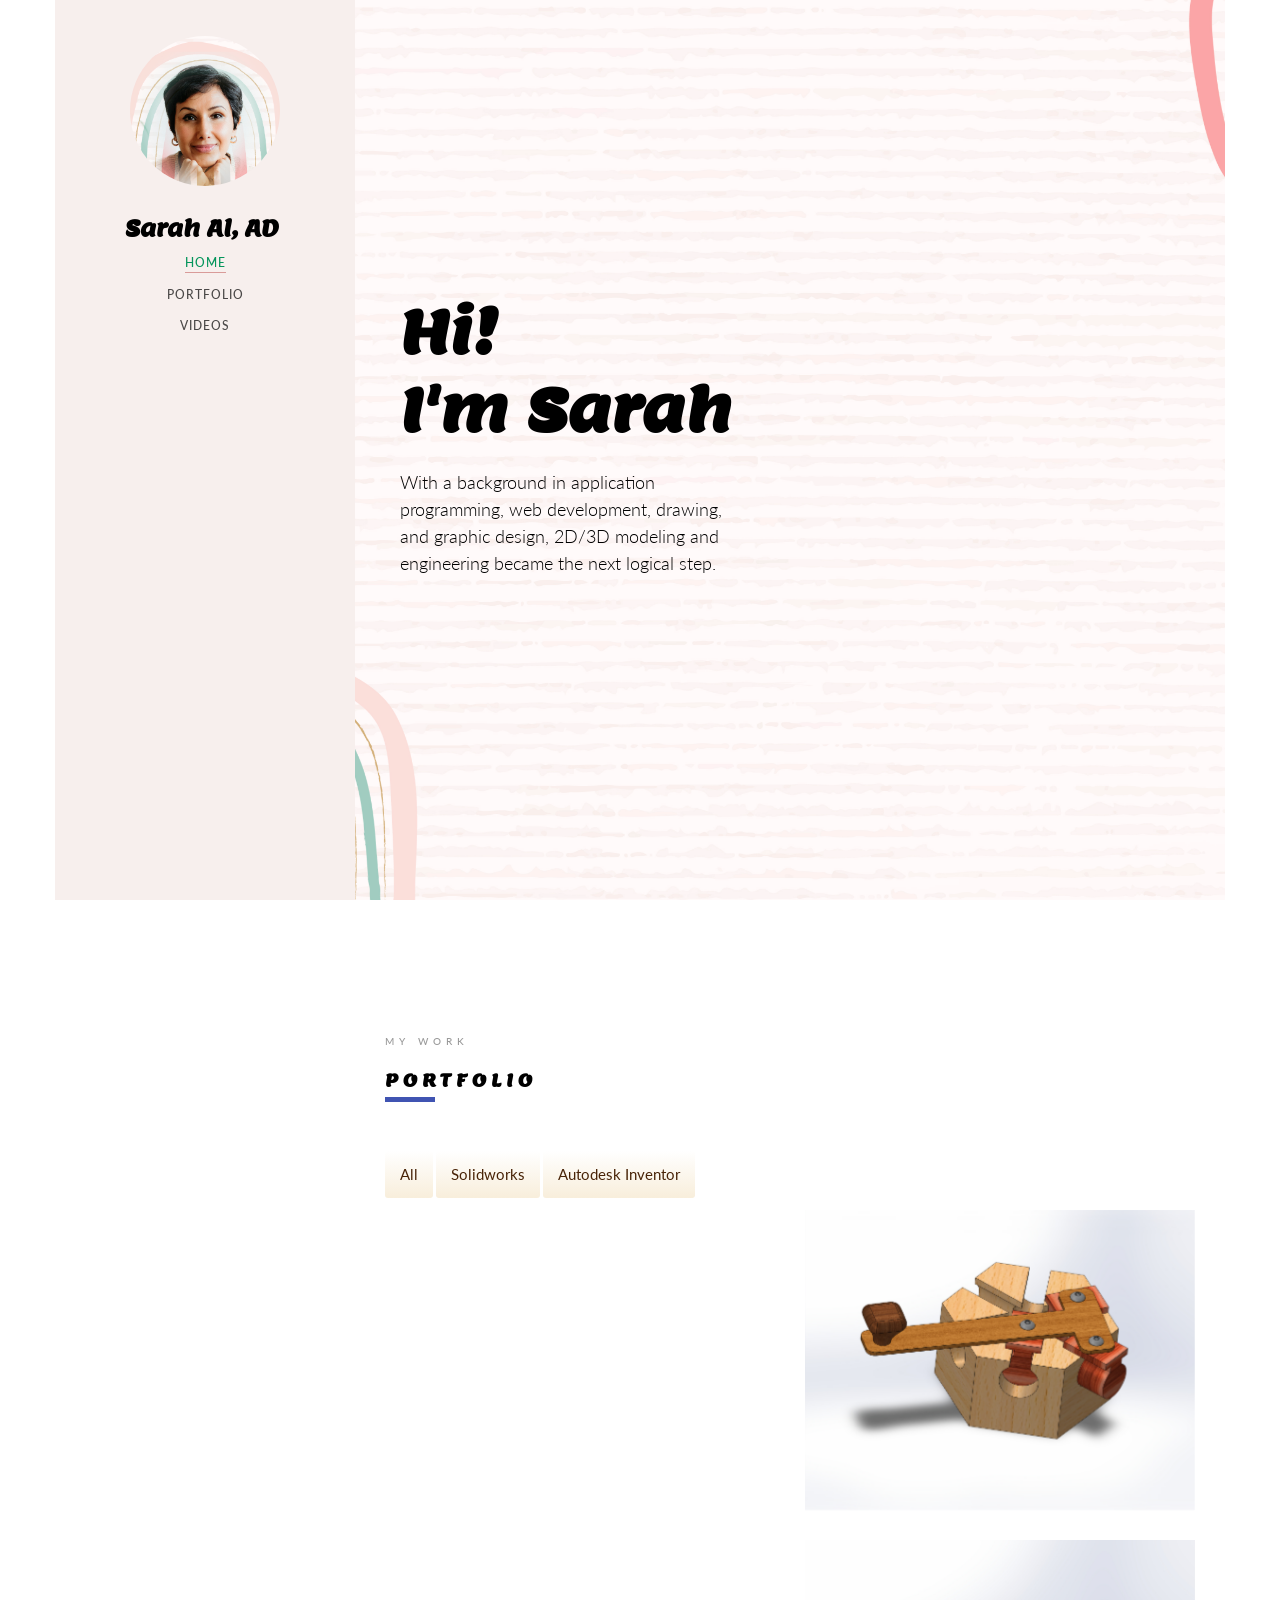
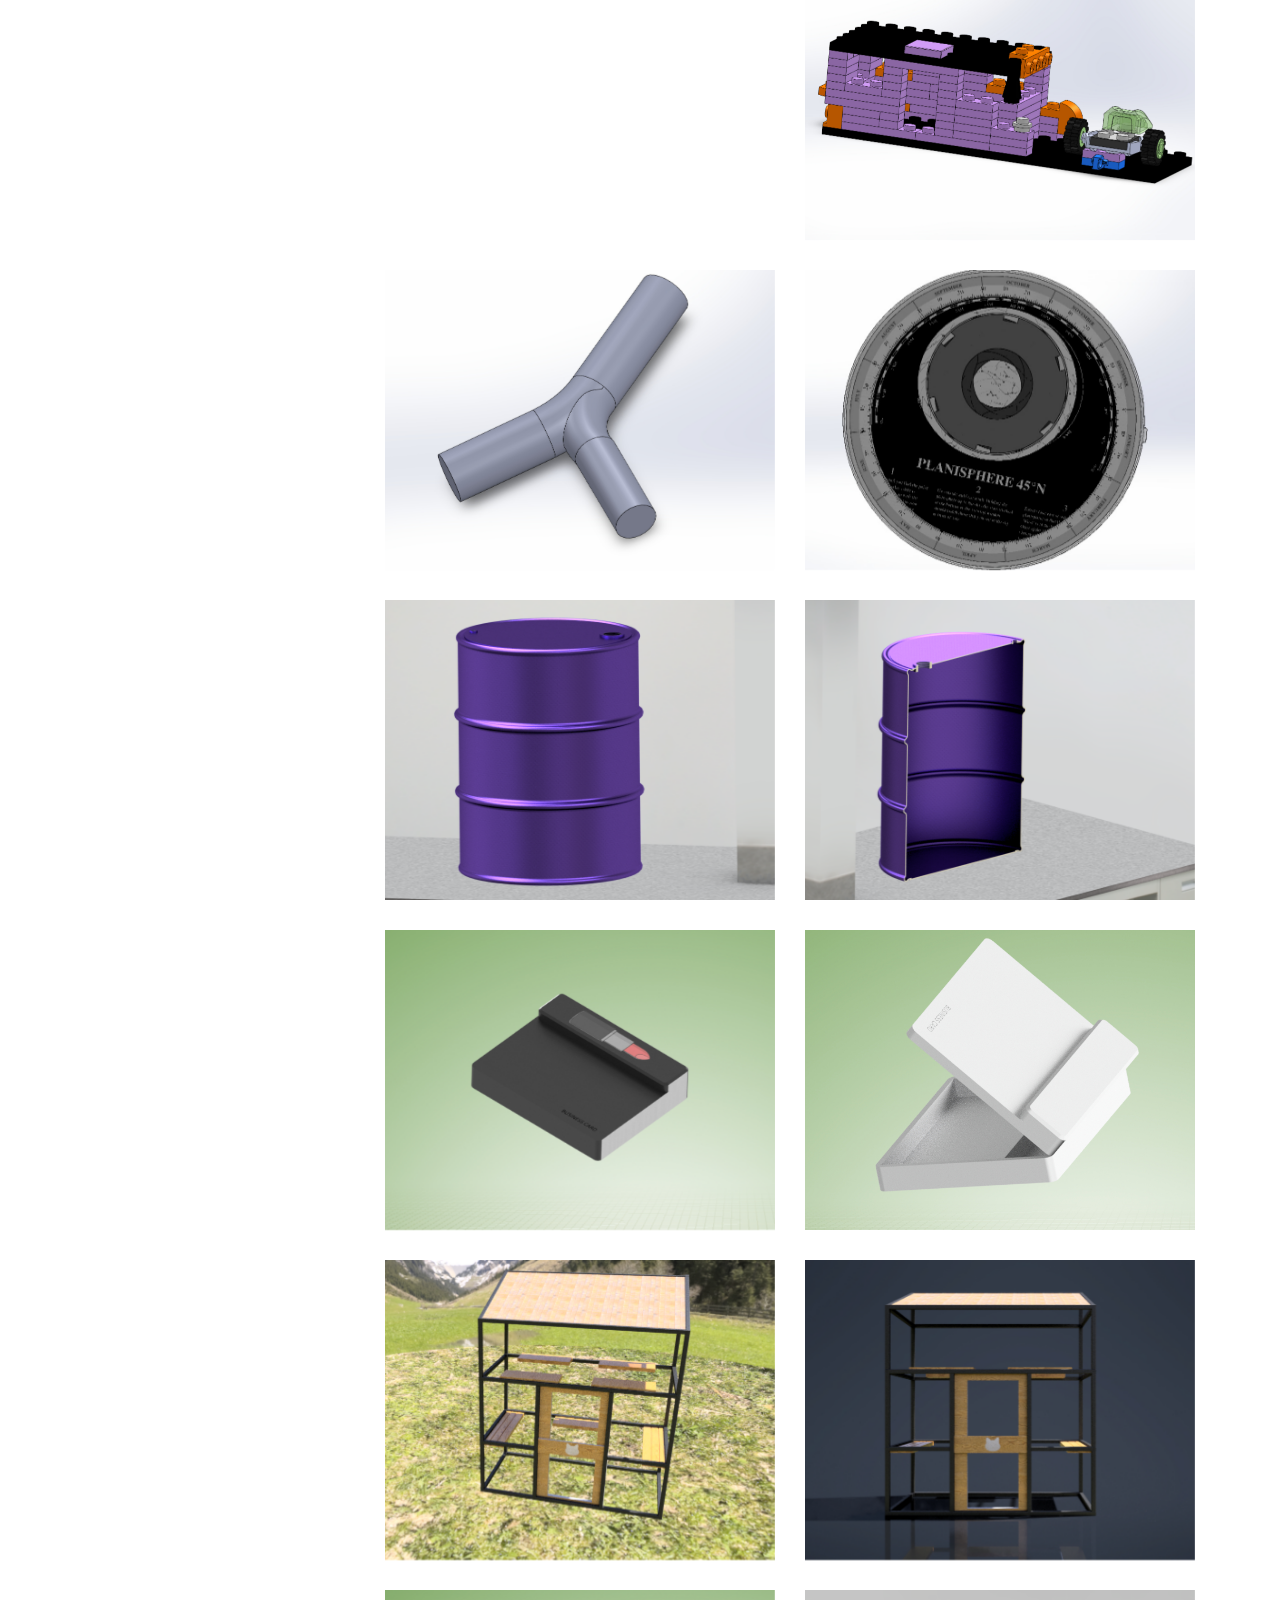
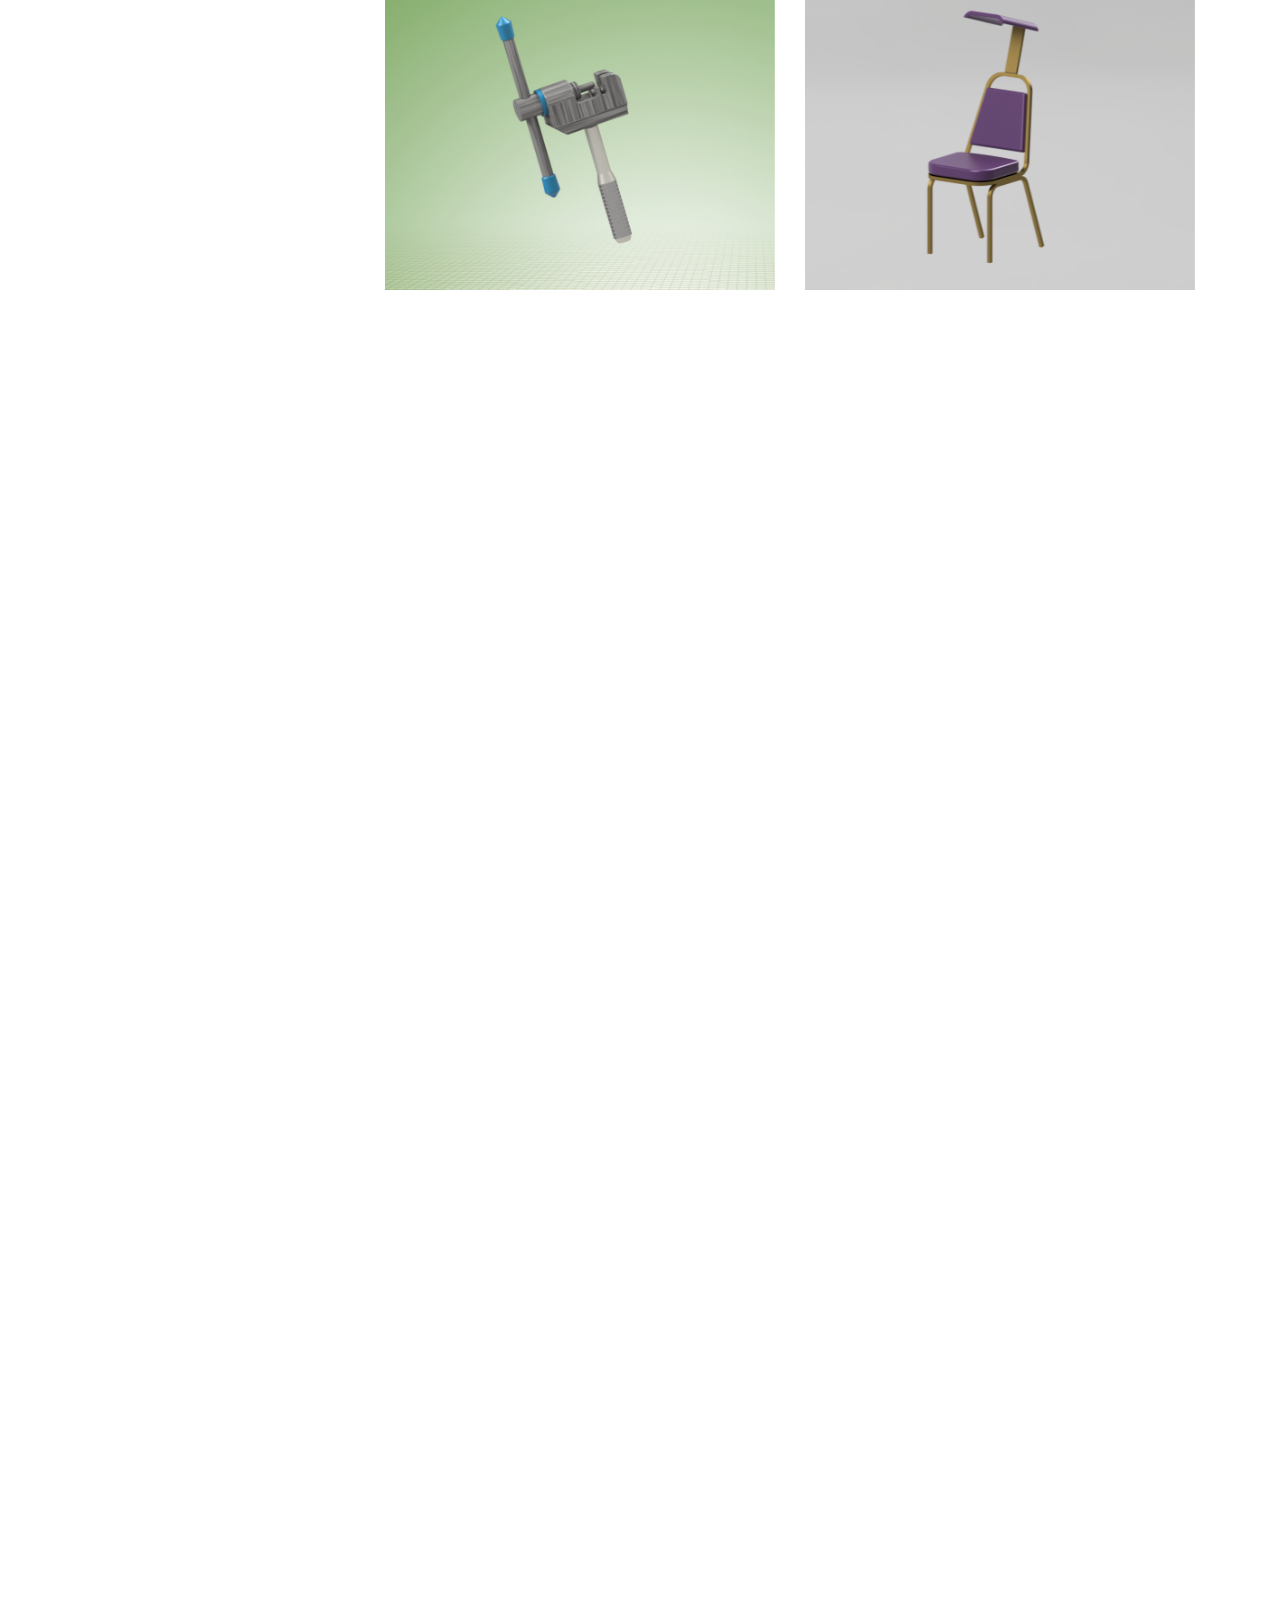
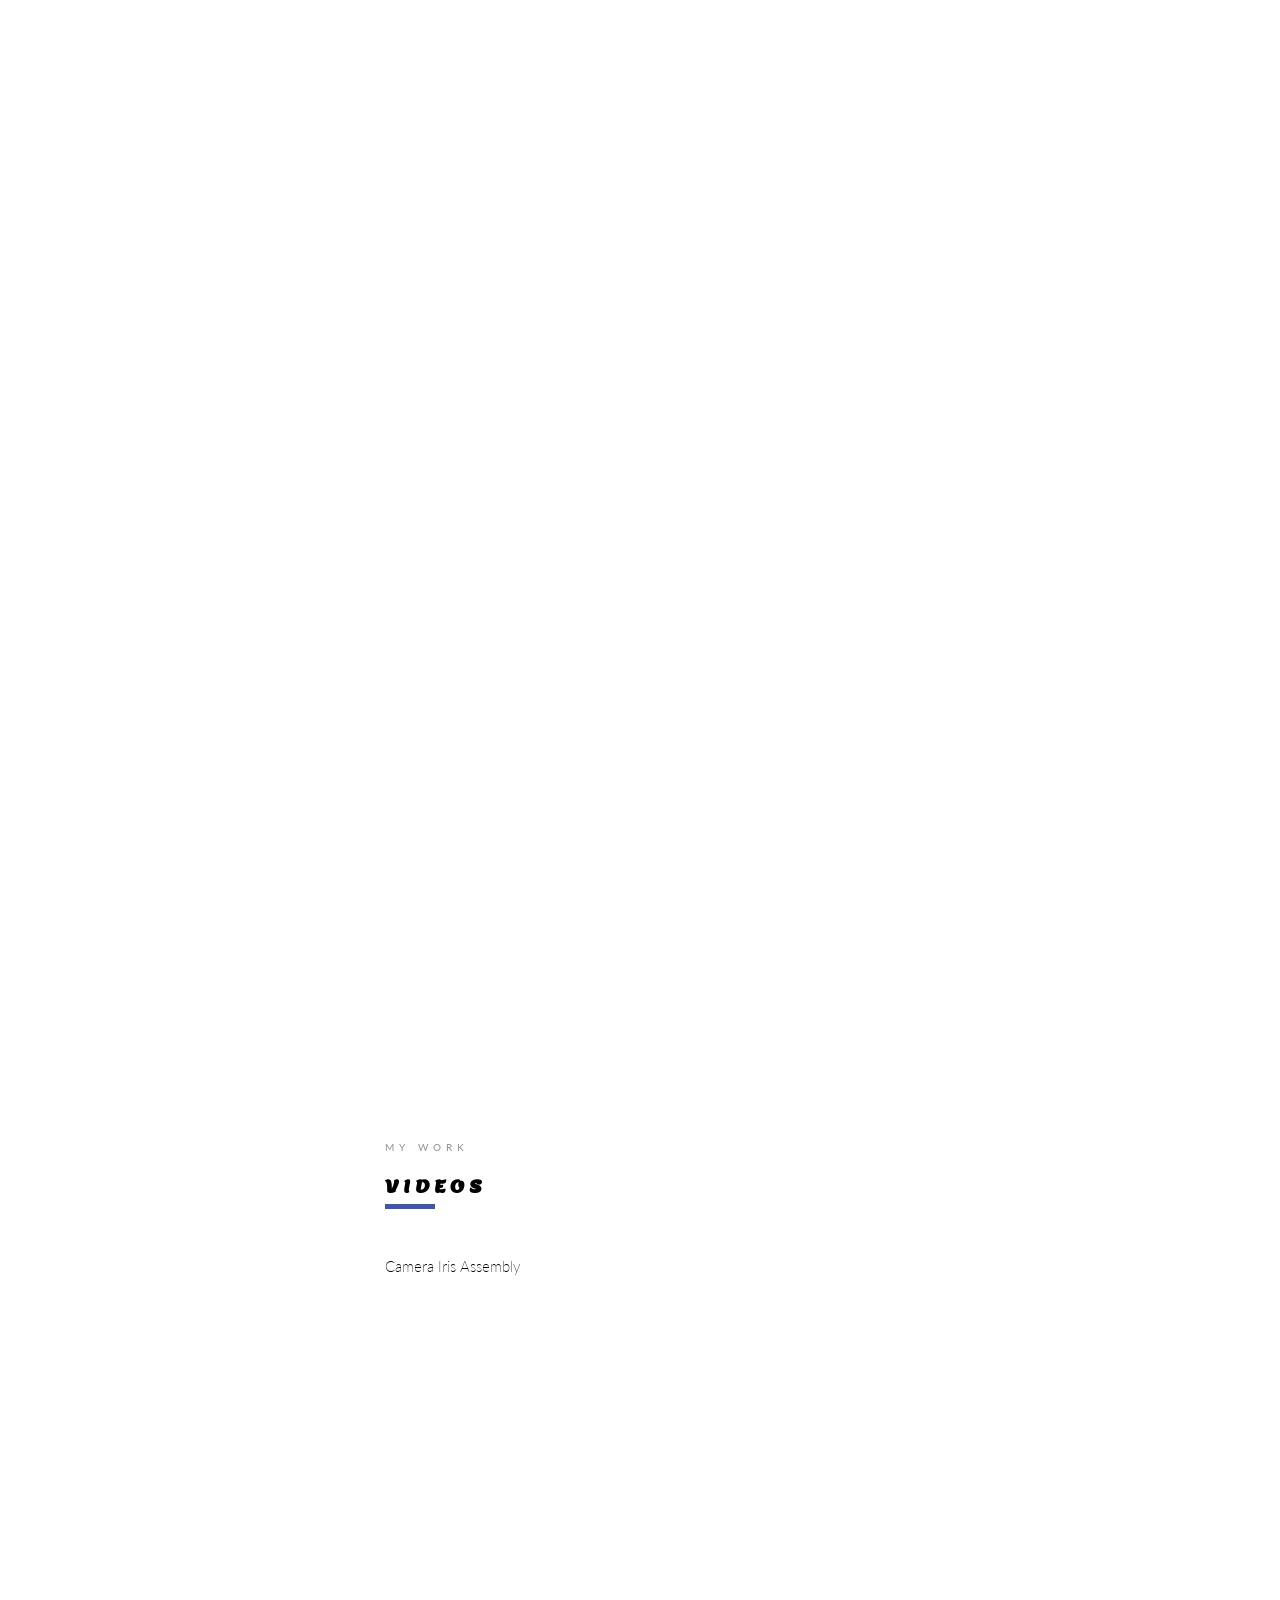
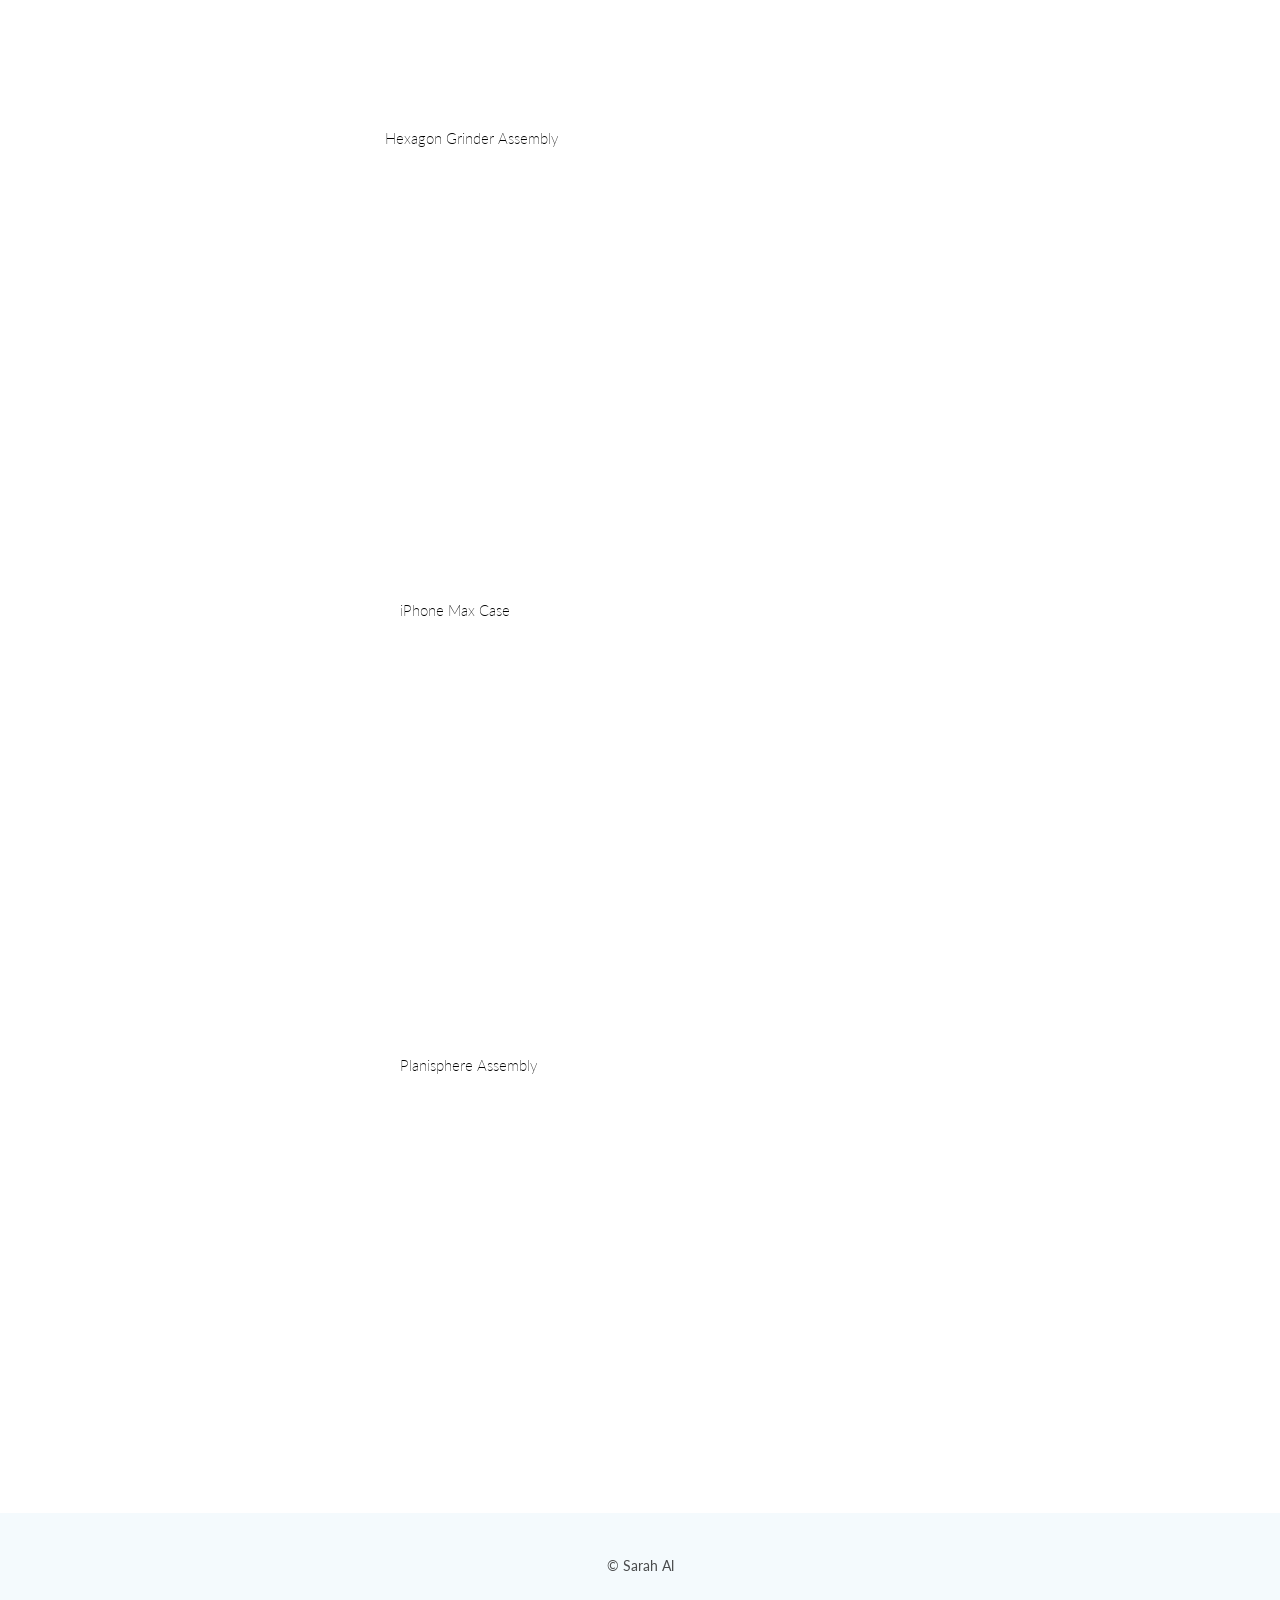
==== index.html @ 884d715f "first commit" ====
<!DOCTYPE HTML>
<html>
	<head>
	<meta charset="utf-8">
	<meta http-equiv="X-UA-Compatible" content="IE=edge">
	<title>Sarah Al</title>
	<meta name="viewport" content="width=device-width, initial-scale=1">
	<meta name="description" content="Sarah Al" />
	<meta name="keywords" content="" />
	<meta name="author" content="Sarah Al" />

  <!-- Facebook graph and Twitter cards tags -->
	<meta property="og:title" content=""/>
	<meta property="og:image" content=""/>
	<meta property="og:url" content=""/>
	<meta property="og:site_name" content=""/>
	<meta property="og:description" content=""/>
	<meta name="twitter:title" content="" />
	<meta name="twitter:image" content="" />
	<meta name="twitter:url" content="" />
	<meta name="twitter:card" content="" />

	<!-- favicon -->
	<link rel="shortcut icon" href="favicon.ico">

	<link href="https://fonts.googleapis.com/css?family=Lato:300,400,500,700" rel="stylesheet">
	<link href="https://fonts.googleapis.com/css?family=Lemon:400,400i,700" rel="stylesheet">
	
	<!-- Animate.css -->
	<link rel="stylesheet" href="css/animate.css">
	<!-- Bootstrap  -->
	<link rel="stylesheet" href="css/bootstrap.css">
	<!-- Flexslider  -->
	 <link rel="stylesheet" href="css/flexslider.css">
	<!-- Theme style  -->
	<link rel="stylesheet" href="css/style.css">

	<!-- Modernizr JS -->
	<script src="js/modernizr-2.6.2.min.js"></script>
	<!-- FOR IE9 below -->
	<!--[if lt IE 9]>
	<script src="js/respond.min.js"></script>
	<![endif]-->

	</head>
	<body>
	<div id="portfolio-page">
		<div class="container-wrap">
			<a href="#" class="js-portfolio-nav-toggle portfolio-nav-toggle" data-toggle="collapse" data-target="#navbar" aria-expanded="false" aria-controls="navbar"><i></i></a>
			<aside id="portfolio-aside" role="complementary" class="border js-fullheight">
				<div class="text-center">
					<div class="author-img" style="background-image: url(images/me_pic_bg.jpg);"></div>
					<h1 id="portfolio-logo"><a href="index.html">Sarah Al, AD</a></h1>
				</div>
				<nav id="portfolio-main-menu" role="navigation" class="navbar">
					<div id="navbar" class="collapse">
						<ul>
							<li class="active"><a href="#" data-nav-section="home">Home</a></li>
							<li><a href="#" data-nav-section="work">Portfolio</a></li>
							<li><a href="#" data-nav-section="videos">Videos</a></li>
						</ul>
					</div>
				</nav>

				<div class="portfolio-footer">
					<ul>
						<li><a href="#"><i class="icon-facebook2"></i></a></li>
						<li><a href="#"><i class="icon-twitter2"></i></a></li>
						<li><a href="#"><i class="icon-instagram"></i></a></li>
						<li><a href="#"><i class="icon-linkedin2"></i></a></li>
					</ul>
				</div>
			</aside>

			<div id="portfolio-main">
				<section id="portfolio-hero" class="js-fullheight" data-section="home">
					<div class="flexslider js-fullheight">
						<ul class="slides">
						<li style="background-image: url(images/Background_Image.jpg);">
							<div class="overlay"></div>
							<div class="container-fluid">
								<div class="row">
									<div class="col-md-6 col-md-offset-3 col-md-pull-3 col-sm-12 col-xs-12 js-fullheight slider-text">
										<div class="slider-text-inner js-fullheight">
											<div class="desc">
												<h1>Hi! <br>I'm Sarah</h1>
												<h2>With a background in application programming, web development, drawing, and graphic design, 2D/3D modeling and engineering became the next logical step.</h2>
												</div>
										</div>
									</div>
								</div>
							</div>
						</li>
						</ul>
					</div>
				</section>

				<section class="portfolio-work" data-section="work">
					<div class="portfolio-narrow-content">
						<div class="row">
							<div class="work-text col-md-6 col-md-offset-3 col-md-pull-3 animate-box" data-animate-effect="fadeInLeft">
								<span class="heading-meta">My Work</span>
								<h2 class="portfolio-heading animate-box">Portfolio</h2>
							</div>
						</div>
						<!-- filter menue -->
						<div class="row row-bottom-padded-sm">
							<div class="col-md-12 isotope-filter-buttons button-group">
								<button class="button is-checked" data-filter="*">All</button>
								<button class="button" data-filter=".solidworks">Solidworks</button>
								<button class="button" data-filter=".inventor">Autodesk Inventor</button>
							</div>
						</div>
						<!-- Portfolio Collection -->
						<div class="row isotope-container">
							<div class="col-md-6 isotope-item solidworks">
								<div class="animate-box" data-animate-effect="fadeInLeft">
									<div class="project" style="background-image: url(images/solidworks/Grinder.jpg);">
										<div class="desc">
											<div class="con">
												<h3 class="img-heading">Solidworks</h3>
												<span>Grinder</span>
											</div>
										</div>
									</div>
								</div>
							</div>
							<div class="col-md-6 isotope-item solidworks">
								<div class="animate-box" data-animate-effect="fadeInRight">
									<div class="project" style="background-image: url(images/solidworks/Hex_grinder_assembly.JPG);">
										<div class="desc">
											<div class="con">
												<h3 class="img-heading">Solidworks</h3>
												<span>Hexagon Grinder</span>
											</div>
										</div>
									</div>
								</div>
							</div>
							<div class="col-md-6 isotope-item solidworks">
								<div class="animate-box" data-animate-effect="fadeInTop">
									<div class="project" style="background-image: url(images/solidworks/iPhoneMaxCase.JPG);">
										<div class="desc">
											<div class="con">
												<h3 class="img-heading">Solidworks</h3>
												<span>iPhone Max Case</span>
											</div>
										</div>
									</div>
								</div>
							</div>
							<div class="col-md-6 isotope-item solidworks">
								<div class="animate-box" data-animate-effect="fadeInBottom">
									<div class="project" style="background-image: url(images/solidworks/LegoHouse.JPG);">
										<div class="desc">
											<div class="con">
												<h3 class="img-heading">Solidworks</h3>
												<span>Lego House</span>
											</div>
										</div>
									</div>
								</div>
							</div>
							<div class="col-md-6 isotope-item solidworks">
								<div class="animate-box" data-animate-effect="fadeInLeft">
									<div class="project" style="background-image: url(images/solidworks/Loft_Ysplitter.JPG);">
										<div class="desc">
											<div class="con">
												<h3 class="img-heading">Solidworks</h3>
												<span>Ysplitter - Loft</span>
											</div>
										</div>
									</div>
								</div>
							</div>
							<div class="col-md-6 isotope-item solidworks">
								<div class="animate-box" data-animate-effect="fadeInRight">
									<div class="project" style="background-image: url(images/solidworks/PlanisphereAssem.JPG);">
										<div class="desc">
											<div class="con">
												<h3 class="img-heading">Soliworks</h3>
												<span>Planisphere</span>
											</div>
										</div>
									</div>
								</div>
							</div>
							<div class="col-md-6 isotope-item inventor">
								<div class="animate-box" data-animate-effect="fadeInTop">
									<div class="project" style="background-image: url(images/ad_inventor/Barrel_HolesSketch.png);">
										<div class="desc">
											<div class="con">
												<h3 class="img-heading">Autodesk Inventor</h3>
												<span>Barrel</span>
											</div>
										</div>
									</div>
								</div>
							</div>
							<div class="col-md-6 isotope-item inventor">
								<div class="animate-box" data-animate-effect="fadeInBottom">
									<div class="project" style="background-image: url(images/ad_inventor/Barrel_SectionView.png);">
										<div class="desc">
											<div class="con">
												<h3 class="img-heading">Autodesk Inventor</h3>
												<span>Barrel Section View</span>
											</div>
										</div>
									</div>
								</div>
							</div>
							<div class="col-md-6 isotope-item inventor">
								<div class="animate-box" ata-animate-effect="fadeInLeft">
									<div class="project" style="background-image: url(images/ad_inventor/BusinessCardHolder.jpg);">
										<div class="desc">
											<div class="con">
												<h3 class="img-heading">Autodesk Inventor</h3>
												<span>Business Card Holder</span>
											</div>
										</div>
									</div>
								</div>
							</div>
							<div class="col-md-6 isotope-item inventor">
								<div class="animate-box" data-animate-effect="fadeInRight">
									<div class="project" style="background-image: url(images/ad_inventor/BusinessCardHolder2.jpg);">
										<div class="desc">
											<div class="con">
												<h3 class="img-heading">Autodesk Inventor</h3>
												<span>Business Card Holder - Open</span>
											</div>
										</div>
									</div>
								</div>
							</div>
							<div class="col-md-6 isotope-item inventor">
								<div class="animate-box" data-animate-effect="fadeInTop">
									<div class="project" style="background-image: url(images/ad_inventor/Catio_Assembly.jpg);">
										<div class="desc">
											<div class="con">
												<h3 class="img-heading">Autodesk Inventor</h3>
												<span>Catio - Frame Generator</span>
											</div>
										</div>
									</div>
								</div>
							</div>
							<div class="col-md-6 isotope-item inventor">
								<div class="animate-box" data-animate-effect="fadeInBottom">
									<div class="project" style="background-image: url(images/ad_inventor/Catio_Assembly1.jpg);">
										<div class="desc">
											<div class="con">
												<h3 class="img-heading">Autodesk Inventor</h3>
												<span>Catio - Frame Generator</span>
											</div>
										</div>
									</div>
								</div>
							</div>
							<div class="col-md-6 isotope-item inventor">
								<div class="animate-box" data-animate-effect="fadeInLeft">
									<div class="project" style="background-image: url(images/ad_inventor/ChainBreakerAssembly.jpg);">
										<div class="desc">
											<div class="con">
												<h3 class="img-heading">Autodesk Inventor</h3>
												<span>Chain Breaker Assembly</span>
											</div>
										</div>
									</div>
								</div>
							</div>
							<div class="col-md-6 isotope-item inventor">
								<div class="animate-box" data-animate-effect="fadeInRight">
									<div class="project" style="background-image: url(images/ad_inventor/ChairAssembly.png);">
										<div class="desc">
											<div class="con">
												<h3 class="img-heading">Autodesk Inventor</h3>
												<span>Chair Assembly</span>
											</div>
										</div>
									</div>
								</div>
							</div>
							<div class="col-md-6 isotope-item inventor">
								<div class="animate-box" data-animate-effect="fadeInTop">
									<div class="project" style="background-image: url(images/ad_inventor/DentalWaterFlossers.png);">
										<div class="desc">
											<div class="con">
												<h3 class="img-heading">Autodesk Inventor</h3>
												<span>Dental Water Flossers - iLogic</span>
											</div>
										</div>
									</div>
								</div>
							</div>
							<div class="col-md-6 isotope-item inventor">
								<div class="animate-box" data-animate-effect="fadeInBottom">
									<div class="project" style="background-image: url(images/ad_inventor/Mini_Shelf.jpg);">
										<div class="desc">
											<div class="con">
												<h3 class="img-heading">Autodesk Inventor</h3>
												<span>Mini Shelf</span>
											</div>
										</div>
									</div>
								</div>
							</div>
							<div class="col-md-6 isotope-item inventor">
								<div class="animate-box" data-animate-effect="fadeInLeft">
									<div class="project" style="background-image: url(images/ad_inventor/GarfieldSpeakerAssembly.jpg);">
										<div class="desc">
											<div class="con">
												<h3 class="img-heading">Autodesk Inventor</h3>
												<span>Garfield Speakers Assembly</span>
											</div>
										</div>
									</div>
								</div>
							</div>
							<div class="col-md-6 isotope-item inventor">
								<div class="animate-box" data-animate-effect="fadeInRight">
									<div class="project" style="background-image: url(images/ad_inventor/Garfield4.jpg);">
										<div class="desc">
											<div class="con">
												<h3 class="img-heading">Autodesk Inventor</h3>
												<span>Garfield Speakers Assembly</span>
											</div>
										</div>
									</div>
								</div>
							</div>
							<div class="col-md-6 isotope-item inventor">
								<div class="animate-box" data-animate-effect="fadeInTop">
									<div class="project" style="background-image: url(images/ad_inventor/HallTree_Assembly1.jpg);">
										<div class="desc">
											<div class="con">
												<h3 class="img-heading">Autodesk Inventor</h3>
												<span>HallTree Assembly</span>
											</div>
										</div>
									</div>
								</div>
							</div>
							<div class="col-md-6 isotope-item inventor">
								<div class="animate-box" data-animate-effect="fadeInBottom">
									<div class="project" style="background-image: url(images/ad_inventor/HallTree_Assembly2.jpg);">
										<div class="desc">
											<div class="con">
												<h3 class="img-heading">Autodesk Inventor</h3>
												<span>HallTree Assembly</span>
											</div>
										</div>
									</div>
								</div>
							</div>
							<div class="col-md-6 isotope-item inventor">
								<div class="animate-box" data-animate-effect="fadeInLeft">
									<div class="project" style="background-image: url(images/ad_inventor/GrinderVise_Assembly.jpg);">
										<div class="desc">
											<div class="con">
												<h3 class="img-heading">Autodesk Inventor</h3>
												<span>Grinder Vise Assembly</span>
											</div>
										</div>
									</div>
								</div>
							</div>
							<div class="col-md-6 isotope-item inventor">
								<div class="animate-box" data-animate-effect="fadeInRight">
									<div class="project" style="background-image: url(images/ad_inventor/LampAssembly.jpg);">
										<div class="desc">
											<div class="con">
												<h3 class="img-heading">Autodesk Inventor</h3>
												<span>Lamp Assembly</span>
											</div>
										</div>
									</div>
								</div>
							</div>
							<div class="col-md-6 isotope-item inventor">
								<div class="animate-box" data-animate-effect="fadeInTop">
									<div class="project" style="background-image: url(images/ad_inventor/RemoteControl.jpg);">
										<div class="desc">
											<div class="con">
												<h3 class="img-heading">Autodesk Inventor</h3>
												<span>Remote Control Assembly</span>
											</div>
										</div>
									</div>
								</div>
							</div>
							<div class="col-md-6 isotope-item inventor">
								<div class="animate-box" data-animate-effect="fadeInTop">
									<div class="project" style="background-image: url(images/ad_inventor/Neon_Sign_Assembly.png);">
										<div class="desc">
											<div class="con">
												<h3 class="img-heading">Autodesk Inventor</h3>
												<span>Neon Sign Assembly</span>
											</div>
										</div>
									</div>
								</div>
							</div>
							<div class="col-md-6 isotope-item inventor">
								<div class="animate-box" data-animate-effect="fadeInLeft">
									<div class="project" style="background-image: url(images/ad_inventor/PopCan.jpg);">
										<div class="desc">
											<div class="con">
												<h3 class="img-heading">Autodesk Inventor</h3>
												<span>Pop Soda Can</span>
											</div>
										</div>
									</div>
								</div>
							</div>
							<div class="col-md-6 isotope-item inventor">
								<div class="animate-box" data-animate-effect="fadeInLeft">
									<div class="project" style="background-image: url(images/ad_inventor/SixPackSodaCan_Assembly_RayTracing1.jpeg);">
										<div class="desc">
											<div class="con">
												<h3 class="img-heading">Autodesk Inventor</h3>
												<span>Six Pack Soda Can Assembly</span>
											</div>
										</div>
									</div>
								</div>
							</div>
							<div class="col-md-6 isotope-item inventor">
								<div class="animate-box" data-animate-effect="fadeInTop">
									<div class="project" style="background-image: url(images/ad_inventor/SixPackSodaCan.png);">
										<div class="desc">
											<div class="con">
												<h3 class="img-heading">Autodesk Inventor</h3>
												<span>Six Pack Soda Can Tray - Sheet Metal</span>
											</div>
										</div>
									</div>
								</div>
							</div>
							<div class="col-md-6 isotope-item inventor">
								<div class="animate-box" data-animate-effect="fadeInBottom">
									<div class="project" style="background-image: url(images/ad_inventor/OldRoomWithUZZAstuff1.jpg);">
										<div class="desc">
											<div class="con">
												<h3 class="img-heading">Autodesk Inventor</h3>
												<span></span>
											</div>
										</div>
									</div>
								</div>
							</div>

						<!-- End Portfolio Collection -->						
						</div>	
						<!-- Load more button-->	
						<!--
						<div class="row">
							<div class="col-md-12 animate-box">
								<p><a href="#" class="btn btn-primary btn-lg btn-load-more">Load more <i class="icon-reload"></i></a></p>
							</div>
						</div>
						-->
					</div>
				</section>
				<section class="portfolio-videos" data-section="videos">
					<div class="portfolio-narrow-content">
						<div class="row">
							<div class="work-text col-md-6 col-md-offset-3 col-md-pull-3">
								<span class="heading-meta">My Work</span>
								<h2 class="portfolio-heading">Videos</h2>
							</div>
						</div>
						<!-- Videos Collection -->
						<div class="row">
							<div class="col-md-12">
								<h3 class="vid-heading">Camera Iris Assembly</h3>
								<div class="embed-responsive embed-responsive-16by9">
									<iframe
										src="https://player.vimeo.com/video/1234972173"
										class="embed-responsive-item"
										frameborder="0"
										allowfullscreen>
									</iframe>
								</div>
							</div>
							<div class="col-md-12 ratio ratio-16x9">
								<h3 class="vid-heading">Hexagon Grinder Assembly</h3>
								<div class="embed-responsive embed-responsive-16by9">
									<iframe
										src="https://player.vimeo.com/video/1234973710"
										class="embed-responsive-item"
										frameborder="0"
										allowfullscreen>
									</iframe>
							</div>
							<div class="col-md-12 ratio ratio-16x9">
								<h3 class="vid-heading">iPhone Max Case</h3>
								<div class="embed-responsive embed-responsive-16by9">
									<iframe
										src="https://player.vimeo.com/video/1234974765"
										class="embed-responsive-item"
										frameborder="0"
										allowfullscreen>
									</iframe>
								</div>
							</div>
							<div class="col-md-12 ratio ratio-16x9">
								<h3 class="vid-heading">Planisphere Assembly</h3>
								<div class="embed-responsive embed-responsive-16by9">
									<iframe
										src="https://player.vimeo.com/video/1234975305"
										class="embed-responsive-item"
										frameborder="0"
										allowfullscreen>
									</iframe>
								</div>
							</div>
						</div>
					</div>
				</section>
			</div>
		</div>
	</div>
	<footer id="footer" class="footer">
		<div class="container">
			<div class="copyright text-center">
				<p>© <span>Sarah Al</span></p>
			</div>
		</div>
	</footer>
	<!-- jQuery -->
	<script src="js/jquery.min.js"></script>
	<!-- jQuery Easing -->
	<script src="js/jquery.easing.1.3.js"></script>
	<!-- Bootstrap -->
	<script src="js/bootstrap.min.js"></script>
	<!-- Waypoints -->
	<script src="js/jquery.waypoints.min.js"></script>
	<!-- Flexslider -->
	<script src="js/jquery.flexslider-min.js"></script>
	<!-- Counters -->
	<script src="js/jquery.countTo.js"></script>
	<!-- Isotope filter -->
	<script src="js/isotope.pkgd.min.js"></script>
	
	
	<!-- MAIN JS -->
	<script src="js/main.js"></script>

	</body>
</html>
---- css/style.css ----
/* =======================================================
* 	Style sheet
* ======================================================= */
body {
  font-family: "Lato", Arial, sans-serif;
  font-weight: 400;
  font-size: 1.2rem;
  line-height: 1.8;
  color: rgba(0, 0, 0, 0.7); }
  @media screen and (max-width: 992px) {
    body {
      font-size: 16px; } }

a {
  color: #7cb8a0;
  -webkit-transition: 0.5s;
  -o-transition: 0.5s;
  transition: 0.5s; }
  a:hover, a:active, a:focus {
    color: #04955b;
    outline: none;
    text-decoration: none !important; }

p {
  margin-bottom: 1.5em; }

h1, h2, h3, h4, h5, h6 {
  color: #000;
  font-family: "Lemon", Georgia, serif;
  font-weight: 400;
  margin: 0 0 30px 0; }

.img-heading {
  color: #ffffff;
  font-weight: 200;}
  @media screen and (max-width: 768px) {
    .img-heading {
      color: #ffffff !important;
      font-weight: 100;
      font-size: 1em; } }

figure {
  margin-bottom: 2.5em;
  float: left;
  width: 100%; }
figure figcaption {
  font-size: 16px;
  width: 80%;
  margin: 20px auto 0px auto;
  color: #b3b3b3;
  font-style: italic;
  font-family: "Lato", Arial, sans-serif; }
  @media screen and (max-width: 480px) {
    figure figcaption {
      width: 100%; } }

::-webkit-selection {
  color: #fff;
  background: #7cb8a0; }

::-moz-selection {
  color: #fff;
  background: #2c98f0; }

::selection {
  color: #fff;
  background: #2c98f0; }

#portfolio-page {
  width: 100%;
  overflow: hidden;
  position: relative; }

#portfolio-aside {
  padding-top: 3em;
  padding-bottom: 40px;
  float: left;
  width: 300px;
  position: fixed;
  overflow-y: scroll;
  z-index: 1001;
  background: #F7EFED;
  -webkit-transition: 0.5s;
  -o-transition: 0.5s;
  transition: 0.5s; }
  @media screen and (max-width: 768px) {
    #portfolio-aside {
      width: 300px;
      -moz-transform: translateX(-300px);
      -webkit-transform: translateX(-300px);
      -ms-transform: translateX(-300px);
      -o-transform: translateX(-300px);
      transform: translateX(-300px);
      padding-top: 4em; } }
  #portfolio-aside .author-img {
    width: 150px;
    height: 150px;
    margin: 0 auto;
    margin-bottom: 30px;
    -webkit-border-radius: 50%;
    -moz-border-radius: 50%;
    -ms-border-radius: 50%;
    border-radius: 50%; }
  #portfolio-aside .position {
    display: block;
    margin-bottom: 2em;
    font-size: 12px;
    text-transform: uppercase; }
  #portfolio-aside #portfolio-logo {
    text-align: right;
    font-weight: 700;
    font-size: 22px;
    margin-bottom: .5em;
    display: block;
    width: 100%; }
    #portfolio-aside #portfolio-logo a {
      display: block;
      text-align: center;
      color: #000;
      padding-right: .3em; }
  #portfolio-aside #portfolio-main-menu {
    display: block;
    width: 100%; }
    #portfolio-aside #portfolio-main-menu .collapse {
      display: block !important; }
    #portfolio-aside #portfolio-main-menu ul {
      text-align: center;
      margin: 0;
      padding: 0; }
      @media screen and (max-width: 768px) {
        #portfolio-aside #portfolio-main-menu ul {
          margin: 0 0 2em 0; } }
      #portfolio-aside #portfolio-main-menu ul li {
        margin: 0 0 10px 0;
        padding: 0;
        list-style: none;
        font-size: 12px;
        font-weight: 500;
        text-transform: uppercase;
        letter-spacing: 1px; }
        #portfolio-aside #portfolio-main-menu ul li a {
          color: rgba(0, 0, 0, 0.7);
          text-decoration: none;
          position: relative;
          padding: 10px 0;
          font-family: "Lato", Arial, sans-serif;
          -webkit-transition: 0.3s;
          -o-transition: 0.3s;
          transition: 0.3s; }
          #portfolio-aside #portfolio-main-menu ul li a:after {
            content: "";
            position: absolute;
            height: 1px;
            bottom: 7px;
            left: 0;
            right: 0;
            background-color: #D99B99;
            visibility: hidden;
            -webkit-transform: scaleX(0);
            -moz-transform: scaleX(0);
            -ms-transform: scaleX(0);
            -o-transform: scaleX(0);
            transform: scaleX(0);
            -webkit-transition: all 0.3s cubic-bezier(0.175, 0.885, 0.32, 1.275);
            -moz-transition: all 0.3s cubic-bezier(0.175, 0.885, 0.32, 1.275);
            -ms-transition: all 0.3s cubic-bezier(0.175, 0.885, 0.32, 1.275);
            -o-transition: all 0.3s cubic-bezier(0.175, 0.885, 0.32, 1.275);
            transition: all 0.3s cubic-bezier(0.175, 0.885, 0.32, 1.275); }
          #portfolio-aside #portfolio-main-menu ul li a:hover {
            text-decoration: none;
            color: black; }
            #portfolio-aside #portfolio-main-menu ul li a:hover:after {
              visibility: visible;
              -webkit-transform: scaleX(1);
              -moz-transform: scaleX(1);
              -ms-transform: scaleX(1);
              -o-transform: scaleX(1);
              transform: scaleX(1); }
        #portfolio-aside #portfolio-main-menu ul li.active a {
          color: #04955b; } 
          #portfolio-aside #portfolio-main-menu ul li.active a:after {
            visibility: visible;
            -webkit-transform: scaleX(1);
            -moz-transform: scaleX(1);
            -ms-transform: scaleX(1);
            -o-transform: scaleX(1);
            transform: scaleX(1); }
  #portfolio-aside .portfolio-footer {
    font-size: 15px;
    text-align: center;
    font-weight: 400;
    color: rgba(0, 0, 0, 0.5);
    padding: 0 20px;
    width: 100%; }
    @media screen and (max-width: 768px) {
      #portfolio-aside .portfolio-footer {
        position: relative;
        bottom: 0; } }
    #portfolio-aside .portfolio-footer span {
      display: block; }
    #portfolio-aside .portfolio-footer ul {
      padding: 0;
      margin: 0; }
      #portfolio-aside .portfolio-footer ul li {
        padding: 0;
        margin: 0;
        display: inline;
        list-style: none; }
        #portfolio-aside .portfolio-footer ul li a {
          color: rgba(255, 255, 255, 0.3);
          padding: 4px; }
          #portfolio-aside .portfolio-footer ul li a:hover, #portfolio-aside .portfolio-footer ul li a:active, #portfolio-aside .portfolio-footer ul li a:focus {
            text-decoration: none;
            outline: none;
            color: #04955b; }

.container-wrap {
  max-width: 1170px;
  margin: 0 auto; }

#portfolio-main {
  width: calc(100% - 300px);
  float: right;
  -webkit-transition: 0.5s;
  -o-transition: 0.5s;
  transition: 0.5s; }
  @media screen and (max-width: 768px) {
    #portfolio-main {
      width: 100%;
      padding: 0 1em; } }

#portfolio-hero {
  min-height: 500px;
  /*background: #fff url(../images/loader.gif) no-repeat center center;*/
  width: 100%;
  float: left;
  margin-bottom: 10em;
  clear: both; }
  #portfolio-hero .flexslider {
    border: none;
    z-index: 1;
    margin-bottom: 0; }
    #portfolio-hero .flexslider .slides {
      position: relative;
      overflow: visible; }
      #portfolio-hero .flexslider .slides li {
        background-repeat: no-repeat;
        background-size: cover;
        background-position: bottom center;
        min-height: 400px;
        position: relative; }
    #portfolio-hero .flexslider .flex-control-nav {
      bottom: 20px;
      z-index: 1000;
      left: 20px;
      float: left;
      width: auto; }
      @media screen and (max-width: 768px) {
        #portfolio-hero .flexslider .flex-control-nav {
          right: 20px;
          top: 100px; } }
      #portfolio-hero .flexslider .flex-control-nav li {
        display: block;
        margin-bottom: 10px; }
        #portfolio-hero .flexslider .flex-control-nav li a {
          background: rgba(0, 0, 0, 0.5);
          -webkit-box-shadow: none;
          box-shadow: none;
          width: 12px;
          height: 12px;
          cursor: pointer; }
          #portfolio-hero .flexslider .flex-control-nav li a.flex-active {
            cursor: pointer;
            background: transparent;
            border: 2px solid #04955b; }
    #portfolio-hero .flexslider .flex-direction-nav {
      display: none; }
    #portfolio-hero .flexslider .slider-text {
      display: table;
      opacity: 0;
      min-height: 500px;
      z-index: 9; }
      #portfolio-hero .flexslider .slider-text > .slider-text-inner {
        display: table-cell;
        vertical-align: middle;
        min-height: 700px;
        padding: 2.5em;
        position: relative; }
        @media screen and (max-width: 768px) {
          #portfolio-hero .flexslider .slider-text > .slider-text-inner {
            text-align: center; } }
        #portfolio-hero .flexslider .slider-text > .slider-text-inner h1, #portfolio-hero .flexslider .slider-text > .slider-text-inner h2 {
          margin: 0;
          padding: 0;
          color: black;
          font-family: "Lemon", Georgia, serif; }
        #portfolio-hero .flexslider .slider-text > .slider-text-inner h1 {
          margin-bottom: 20px;
          font-size: 60px;
          line-height: 1.3;
          font-weight: 700; }
          @media screen and (max-width: 768px) {
            #portfolio-hero .flexslider .slider-text > .slider-text-inner h1 {
              font-size: 28px; } }
        #portfolio-hero .flexslider .slider-text > .slider-text-inner h2 {
          font-size: 18px;
          line-height: 1.5;
          margin-bottom: 30px;
          font-weight: 300;
          font-family: "Lato", Arial, sans-serif; }
          #portfolio-hero .flexslider .slider-text > .slider-text-inner h2 a {
            color: rgba(44, 152, 240, 0.8);
            border-bottom: 1px solid rgba(44, 152, 240, 0.7); }
        #portfolio-hero .flexslider .slider-text > .slider-text-inner .heading-section {
          font-size: 50px; }
          @media screen and (max-width: 768px) {
            #portfolio-hero .flexslider .slider-text > .slider-text-inner .heading-section {
              font-size: 30px; } }
        #portfolio-hero .flexslider .slider-text > .slider-text-inner s
.portfolio-lead {
          font-size: 20px;
          color: #fff; }
        #portfolio-hero .flexslider .slider-text > .slider-text-inner p {
          margin-bottom: 0; }
        #portfolio-hero .flexslider .slider-text > .slider-text-inner .btn {
          font-size: 12px;
          text-transform: uppercase;
          letter-spacing: 2px;
          color: #000;
          padding: 10px 15px !important;
          border: none;
          font-weight: 400; }
          #portfolio-hero .flexslider .slider-text > .slider-text-inner .btn.btn-learn {
            color: #000;
            border: 1px solid #000;
            background: transparent !important; }
            #portfolio-hero .flexslider .slider-text > .slider-text-inner .btn.btn-learn:hover {
              background: transparent !important;
              border: 1px solid #000 !important; }
          @media screen and (max-width: 768px) {
            #portfolio-hero .flexslider .slider-text > .slider-text-inner .btn {
              width: 100%; } }

body.offcanvas {
  overflow-x: hidden; }
  body.offcanvas #portfolio-aside {
    -moz-transform: translateX(0);
    -webkit-transform: translateX(0);
    -ms-transform: translateX(0);
    -o-transform: translateX(0);
    transform: translateX(0);
    width: 300px;
    background: #f2f3f7;
    z-index: 999;
    position: fixed; }
  body.offcanvas #portfolio-main, body.offcanvas .portfolio-nav-toggle {
    top: 0;
    -moz-transform: translateX(300px);
    -webkit-transform: translateX(300px);
    -ms-transform: translateX(300px);
    -o-transform: translateX(300px);
    transform: translateX(300px); }

.portfolio-narrow-content {
  padding: 0 2.5em; }
  @media screen and (max-width: 768px) {
    .portfolio-narrow-content {
      padding: 0; } }

.no-gutters {
  margin: 0;
  padding: 0; }

.portfolio-work{
  padding-top: 1em;
  padding-bottom: 9em;
  clear: both;
  width: 100%;
  display: block; }
  @media screen and (max-width: 768px) {
    .portfolio-work {
      padding-top: 5em;
      padding-bottom: 8em; } }

.author-img {
  background-size: cover;
  background-position: center center;
  background-repeat: no-repeat;
  position: relative; }

.portfolio-heading {
  font-size: 18px;
  margin-bottom: 3em;
  font-weight: 700;
  text-transform: uppercase;
  letter-spacing: 5px;
  line-height: 1.8;
  position: relative; }
  .portfolio-heading span {
    display: block; }
  @media screen and (max-width: 768px) {
    .portfolio-heading {
      margin-bottom: 3em; } }

.heading-meta {
  margin-bottom: 15px;
  display: block;
  font-size: 10px;
  text-transform: uppercase;
  color: #999999;
  font-weight: 500;
  letter-spacing: 5px; }

.work-text h2::after {
  content: "";
  position: absolute;
  display: block;
  width: 50px;
  height: 5px;
  background: #4054b2;
  left: 0;
}

/**/
.work-menu span {
  margin-left: 10px; }
  .work-menu span:first-child {
    margin-left: 0; }
  .work-menu span a {
    color: #000; }
    .work-menu span a.active {
      color: #7cb8a0; }
/**/

.project {
  background-size: cover;
  background-position: center center;
  background-repeat: no-repeat;
  position: relative;
  height: 300px;
  width: 100%;
  display: block;
  margin-bottom: 30px; }
  .project .desc {
    position: absolute;
    top: 0;
    bottom: 0;
    left: 0;
    right: 0;
    background: #7cb8a0;
    opacity: 0;
    -webkit-transition: 0.3s;
    -o-transition: 0.3s;
    transition: 0.3s; }
    .project .desc .con {
      padding: 20px;
      display: block;
      position: relative;
      height: 300px; }
    .project .desc h3 {
      font-family: "Lato", Arial, sans-serif;
      font-size: 16px;
      font-weight: 500;
      text-transform: uppercase;
      letter-spacing: 1px;
      -webkit-transition: -webkit-transform 0.3s, opacity 0.3s;
      -webkit-transition: opacity 0.3s, -webkit-transform 0.3s;
      transition: opacity 0.3s, -webkit-transform 0.3s;
      -o-transition: transform 0.3s, opacity 0.3s;
      transition: transform 0.3s, opacity 0.3s;
      transition: transform 0.3s, opacity 0.3s, -webkit-transform 0.3s;
      -webkit-transform: translate3d(0, -15px, 0);
      transform: translate3d(0, -15px, 0);
      margin-bottom: 15px; }
      .project .desc h3 a {
        color: #fff; }
    .project .desc span {
      display: block;
      color: rgba(255, 255, 255, 0.7);
      font-size: 13px;
      -webkit-transition: -webkit-transform 0.3s, opacity 0.3s;
      -webkit-transition: opacity 0.3s, -webkit-transform 0.3s;
      transition: opacity 0.3s, -webkit-transform 0.3s;
      -o-transition: transform 0.3s, opacity 0.3s;
      transition: transform 0.3s, opacity 0.3s;
      transition: transform 0.3s, opacity 0.3s, -webkit-transform 0.3s;
      -webkit-transform: translate3d(0, 15px, 0);
      transform: translate3d(0, 15px, 0); }
      .project .desc span a {
        color: #000; }
    @media screen and (max-width: 768px) {
      .project .desc {
        opacity: 1;
        background: rgba(0, 0, 0, 0.4); }
        .project .desc h3 {
          font-style: 28px;
          -webkit-transform: translate3d(0, 0, 0);
          transform: translate3d(0, 0, 0);
          color: #000; }
        .project .desc span {
          -webkit-transform: translate3d(0, 0, 0);
          transform: translate3d(0, 0, 0); } }
  .project:hover .desc {
    opacity: 1; }
    .project:hover .desc h3 {
      -webkit-transform: translate3d(0, 0, 0);
      transform: translate3d(0, 0, 0); }
    .project:hover .desc span {
      -webkit-transform: translate3d(0, 0, 0);
      transform: translate3d(0, 0, 0); }

.btn-load-more {
  width: 100%; }

.portfolio-bg-color {
  background: #fafafa;
  position: relative; }

.btn {
  margin-right: 4px;
  margin-bottom: 4px;
  font-family: "Lato", Arial, sans-serif;
  font-size: 12px;
  font-weight: 400;
  text-transform: uppercase;
  letter-spacing: 1px;
  -webkit-border-radius: 2px;
  -moz-border-radius: 2px;
  -ms-border-radius: 2px;
  border-radius: 2px;
  -webkit-transition: 0.5s;
  -o-transition: 0.5s;
  transition: 0.5s;
  padding: 8px 15px !important; }
  .btn.btn-sm {
    padding: 4px 15px !important; }
  .btn.btn-md {
    padding: 8px 20px !important; }
  .btn.btn-lg {
    padding: 18px 36px !important; }
  .btn:hover, .btn:active, .btn:focus {
    -webkit-box-shadow: none !important;
    box-shadow: none !important;
    outline: none !important; }

.btn-primary {
  background: #7cb8a0;
  color: #fff;
  border: 2px solid #7cb8a0; }
  .btn-primary:hover, .btn-primary:focus, .btn-primary:active {
    background: #04955b !important;
    border-color: #04955b !important; }
  .btn-primary.btn-outline {
    background: transparent;
    color: #7cb8a0;
    border: 2px solid #7cb8a0; }
    .btn-primary.btn-outline:hover, .btn-primary.btn-outline:focus, .btn-primary.btn-outline:active {
      background: #7cb8a0;
      color: #fff; }

.btn-success {
  background: #5cb85c;
  color: #fff;
  border: 2px solid #5cb85c; }
  .btn-success:hover, .btn-success:focus, .btn-success:active {
    background: #4cae4c !important;
    border-color: #4cae4c !important; }
  .btn-success.btn-outline {
    background: transparent;
    color: #5cb85c;
    border: 2px solid #5cb85c; }
    .btn-success.btn-outline:hover, .btn-success.btn-outline:focus, .btn-success.btn-outline:active {
      background: #5cb85c;
      color: #fff; }

.btn-info {
  background: #5bc0de;
  color: #fff;
  border: 2px solid #5bc0de; }
  .btn-info:hover, .btn-info:focus, .btn-info:active {
    background: #46b8da !important;
    border-color: #46b8da !important; }
  .btn-info.btn-outline {
    background: transparent;
    color: #5bc0de;
    border: 2px solid #5bc0de; }
    .btn-info.btn-outline:hover, .btn-info.btn-outline:focus, .btn-info.btn-outline:active {
      background: #5bc0de;
      color: #fff; }

.btn-warning {
  background: #f0ad4e;
  color: #fff;
  border: 2px solid #f0ad4e; }
  .btn-warning:hover, .btn-warning:focus, .btn-warning:active {
    background: #eea236 !important;
    border-color: #eea236 !important; }
  .btn-warning.btn-outline {
    background: transparent;
    color: #f0ad4e;
    border: 2px solid #f0ad4e; }
    .btn-warning.btn-outline:hover, .btn-warning.btn-outline:focus, .btn-warning.btn-outline:active {
      background: #f0ad4e;
      color: #fff; }

.btn-danger {
  background: #d9534f;
  color: #fff;
  border: 2px solid #d9534f; }
  .btn-danger:hover, .btn-danger:focus, .btn-danger:active {
    background: #d43f3a !important;
    border-color: #d43f3a !important; }
  .btn-danger.btn-outline {
    background: transparent;
    color: #d9534f;
    border: 2px solid #d9534f; }
    .btn-danger.btn-outline:hover, .btn-danger.btn-outline:focus, .btn-danger.btn-outline:active {
      background: #d9534f;
      color: #fff; }

.btn-outline {
  background: none;
  border: 2px solid gray;
  font-size: 16px;
  -webkit-transition: 0.3s;
  -o-transition: 0.3s;
  transition: 0.3s; }
  .btn-outline:hover, .btn-outline:focus, .btn-outline:active {
    -webkit-box-shadow: none;
    box-shadow: none; }

.portfolio-nav-toggle {
  cursor: pointer;
  text-decoration: none; }
  .portfolio-nav-toggle.active i::before, .portfolio-nav-toggle.active i::after {
    background: #000; }
  .portfolio-nav-toggle.dark.active i::before, .portfolio-nav-toggle.dark.active i::after {
    background: #000; }
  .portfolio-nav-toggle:hover, .portfolio-nav-toggle:focus, .portfolio-nav-toggle:active {
    outline: none;
    border-bottom: none !important; }
  .portfolio-nav-toggle i {
    position: relative;
    display: -moz-inline-stack;
    display: inline-block;
    zoom: 1;
    *display: inline;
    width: 30px;
    height: 2px;
    color: #000;
    font: bold 14px/.4 Helvetica;
    text-transform: uppercase;
    text-indent: -55px;
    background: #000;
    -webkit-transition: all .2s ease-out;
    -o-transition: all .2s ease-out;
    transition: all .2s ease-out; }
    .portfolio-nav-toggle i::before, .portfolio-nav-toggle i::after {
      content: '';
      width: 30px;
      height: 2px;
      background: #000;
      position: absolute;
      left: 0;
      -webkit-transition: 0.2s;
      -o-transition: 0.2s;
      transition: 0.2s; }
  .portfolio-nav-toggle.dark i {
    position: relative;
    color: #000;
    background: #000;
    -webkit-transition: all .2s ease-out;
    -o-transition: all .2s ease-out;
    transition: all .2s ease-out; }
    .portfolio-nav-toggle.dark i::before, .portfolio-nav-toggle.dark i::after {
      background: #000;
      -webkit-transition: 0.2s;
      -o-transition: 0.2s;
      transition: 0.2s; }

.portfolio-nav-toggle i::before {
  top: -7px; }

.portfolio-nav-toggle i::after {
  bottom: -7px; }

.portfolio-nav-toggle:hover i::before {
  top: -10px; }

.portfolio-nav-toggle:hover i::after {
  bottom: -10px; }

.portfolio-nav-toggle.active i {
  background: transparent; }

.portfolio-nav-toggle.active i::before {
  top: 0;
  -webkit-transform: rotateZ(45deg);
  -moz-transform: rotateZ(45deg);
  -ms-transform: rotateZ(45deg);
  -o-transform: rotateZ(45deg);
  transform: rotateZ(45deg); }

.portfolio-nav-toggle.active i::after {
  bottom: 0;
  -webkit-transform: rotateZ(-45deg);
  -moz-transform: rotateZ(-45deg);
  -ms-transform: rotateZ(-45deg);
  -o-transform: rotateZ(-45deg);
  transform: rotateZ(-45deg); }

.portfolio-nav-toggle {
  position: fixed;
  left: -5px;
  top: 0px;
  z-index: 9999;
  cursor: pointer;
  opacity: 1;
  visibility: hidden;
  padding: 20px;
  -webkit-transition: 0.5s;
  -o-transition: 0.5s;
  transition: 0.5s; }
  @media screen and (max-width: 768px) {
    .portfolio-nav-toggle {
      opacity: 1;
      visibility: visible; } }

@media screen and (max-width: 480px) {
  .col-xxs-12 {
    float: none;
    width: 100%; } }

.row-bottom-padded-lg {
  padding-bottom: 7em; }
  @media screen and (max-width: 768px) {
    .row-bottom-padded-lg {
      padding-bottom: 1em; } }

.row-bottom-padded-md {
  padding-bottom: 3em; }
  @media screen and (max-width: 768px) {
    .row-bottom-padded-md {
      padding-bottom: 1em; } }

.row-bottom-padded-sm {
  padding-bottom: 1em; }
  @media screen and (max-width: 768px) {
    .row-bottom-padded-sm {
      padding-bottom: 1em; } }

.row-pt-md {
  padding-top: 3em; }

.col-padding {
  padding: 10px !important; }

.js .animate-box {
  opacity: 0; }
/* =======================================================
* 	Footer
* ======================================================= */
.footer {
  background-color: #f4fafd;
  font-size: 14px;
  padding: 40px 0;
  position: relative;
}
/* =======================================================
* 	filter buttons
* ======================================================= */
.button {
  appearance: button;
  background-color: transparent;
  background-image: linear-gradient(to bottom, #fff, #f8eedb);
  border: 0 solid #D99B99;
  border-radius: .3rem;
  box-sizing: border-box;
  color: #482307;
  column-gap: 1rem;
  cursor: pointer;
  margin: 0;
  outline: 2px solid transparent;
  padding: 1rem 1.5rem;
  text-align: center;
  text-transform: none;
  transition: all .1s cubic-bezier(.4, 0, .2, 1);
  user-select: none;
  -webkit-user-select: none;
  touch-action: manipulation;
  font-size: 1.5rem;
}

.button:active {
  background-color: #f3f4f6;
  box-shadow: -1px 2px 5px rgba(81,41,10,0.15),0px 1px 1px rgba(81,41,10,0.15);
  transform: translateY(0.125rem);
}

.button:focus {
  box-shadow: rgba(72, 35, 7, .46) 0 0 0 4px, -6px 8px 10px rgba(81,41,10,0.1), 0px 2px 2px rgba(81,41,10,0.2);
}

/* =======================================================
* 	Videos Section
* ======================================================= */
.vid-heading {
  color: #020202;
  font-family: "Lato", Arial, sans-serif;
  font-size: 1.5rem ;
  font-weight: 200;
  margin: 0px 0px 0px;}
  @media screen and (max-width: 768px) {
    .vid-heading {
      color: #040404 !important;
      font-family: "Lato", Arial, sans-serif;
      font-weight: 100;
      font-size: 1.3rem ; } }
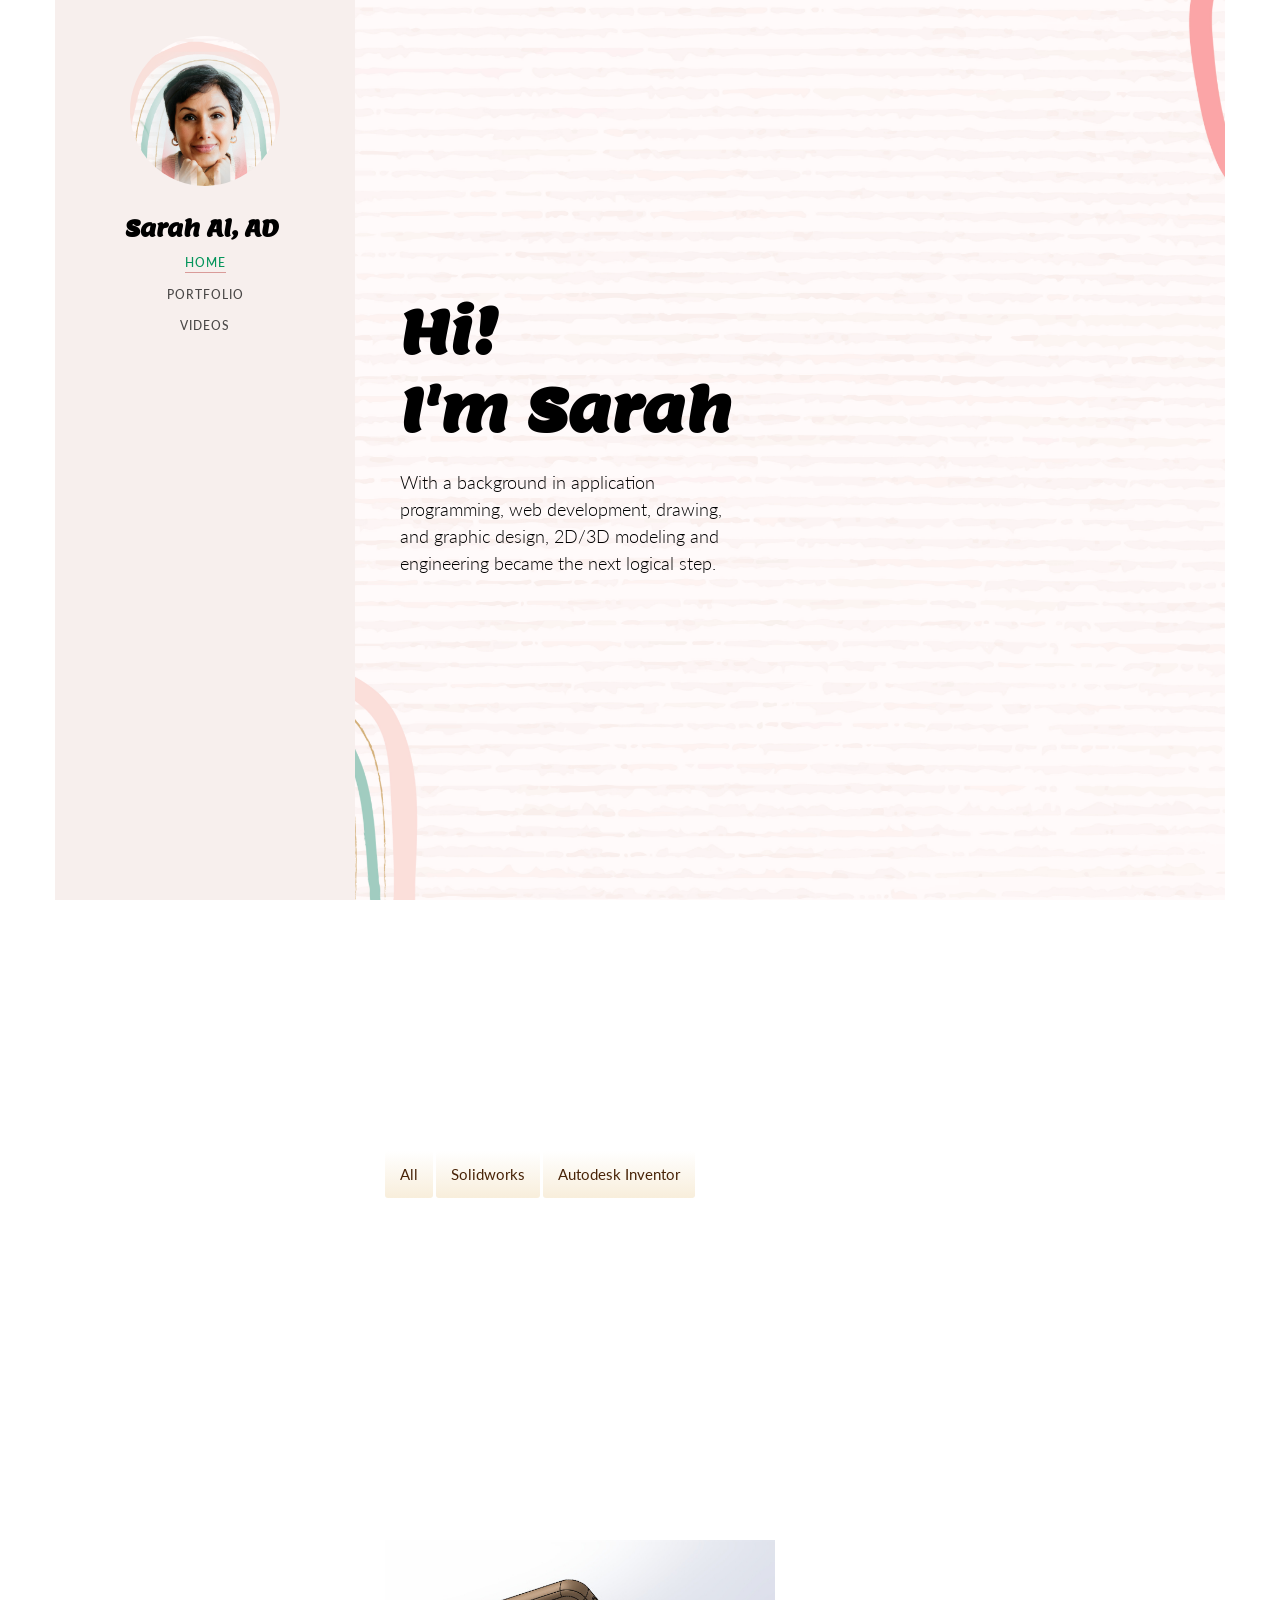
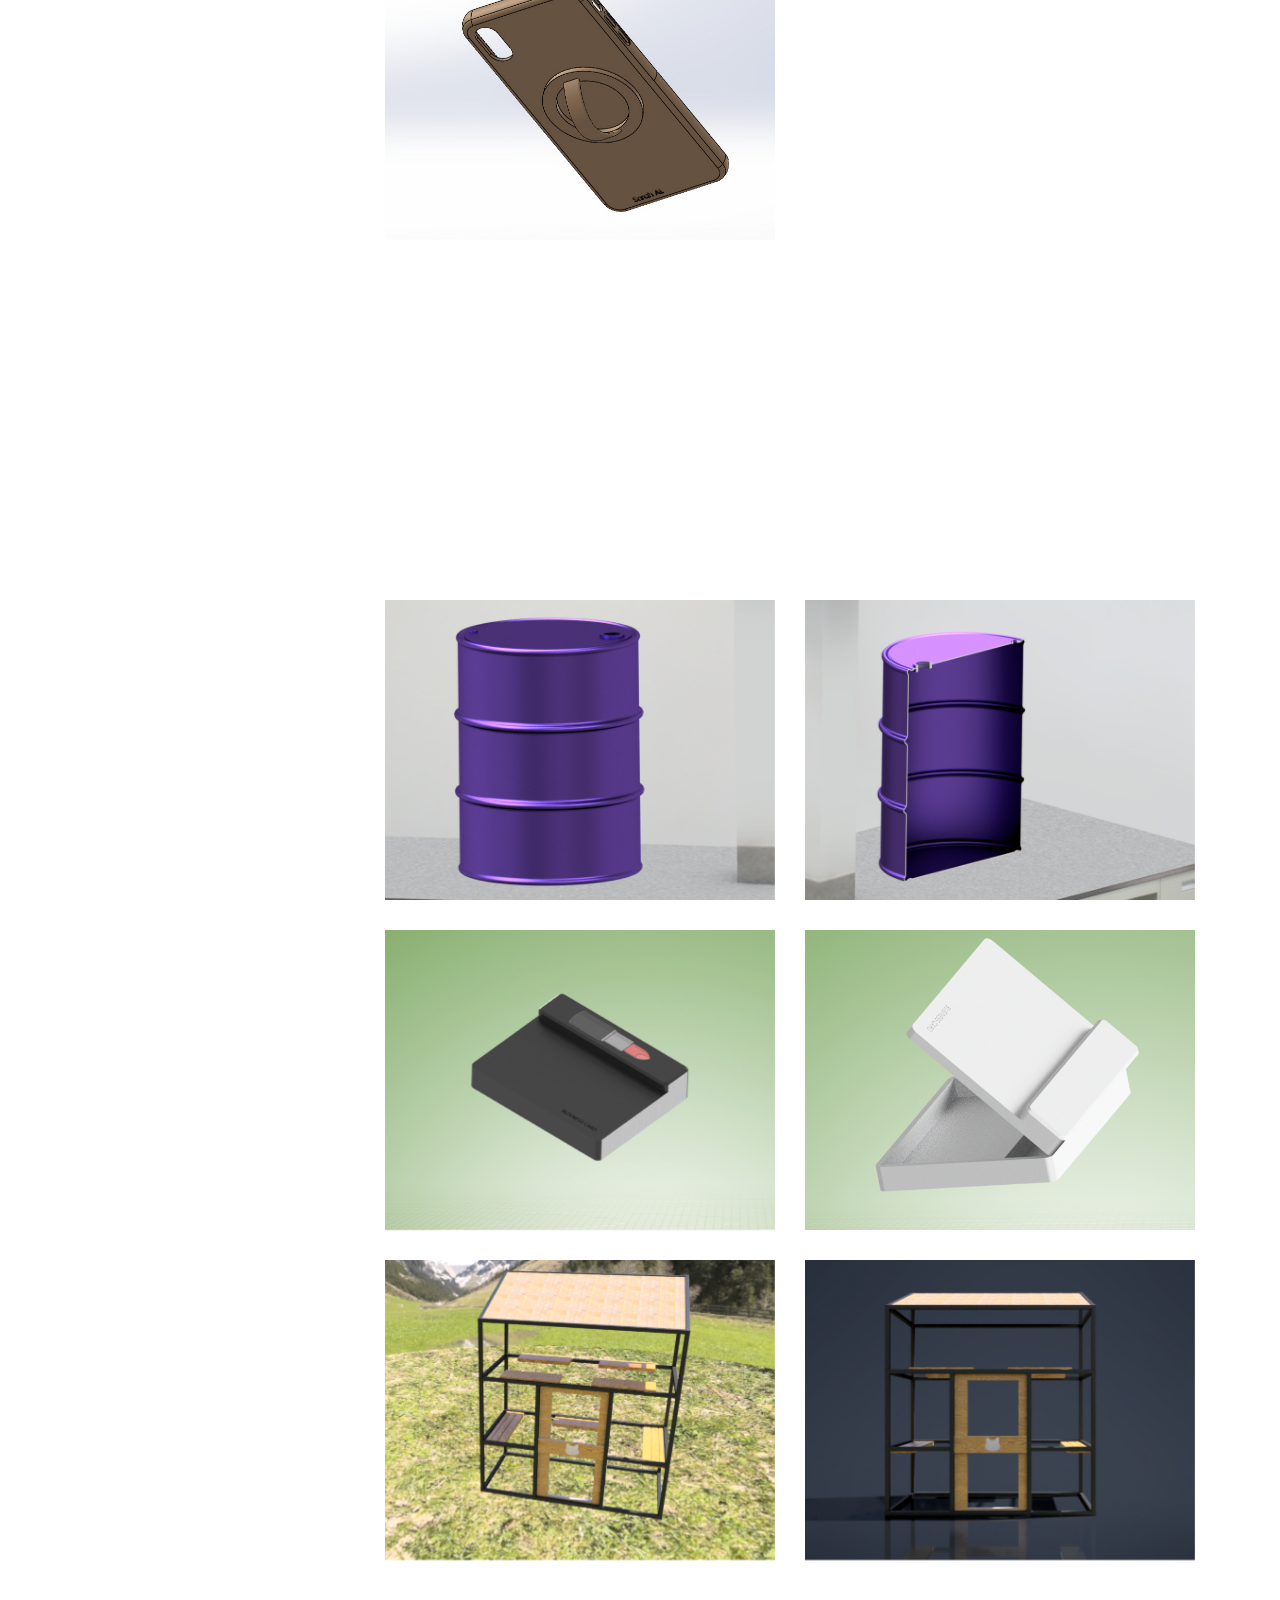
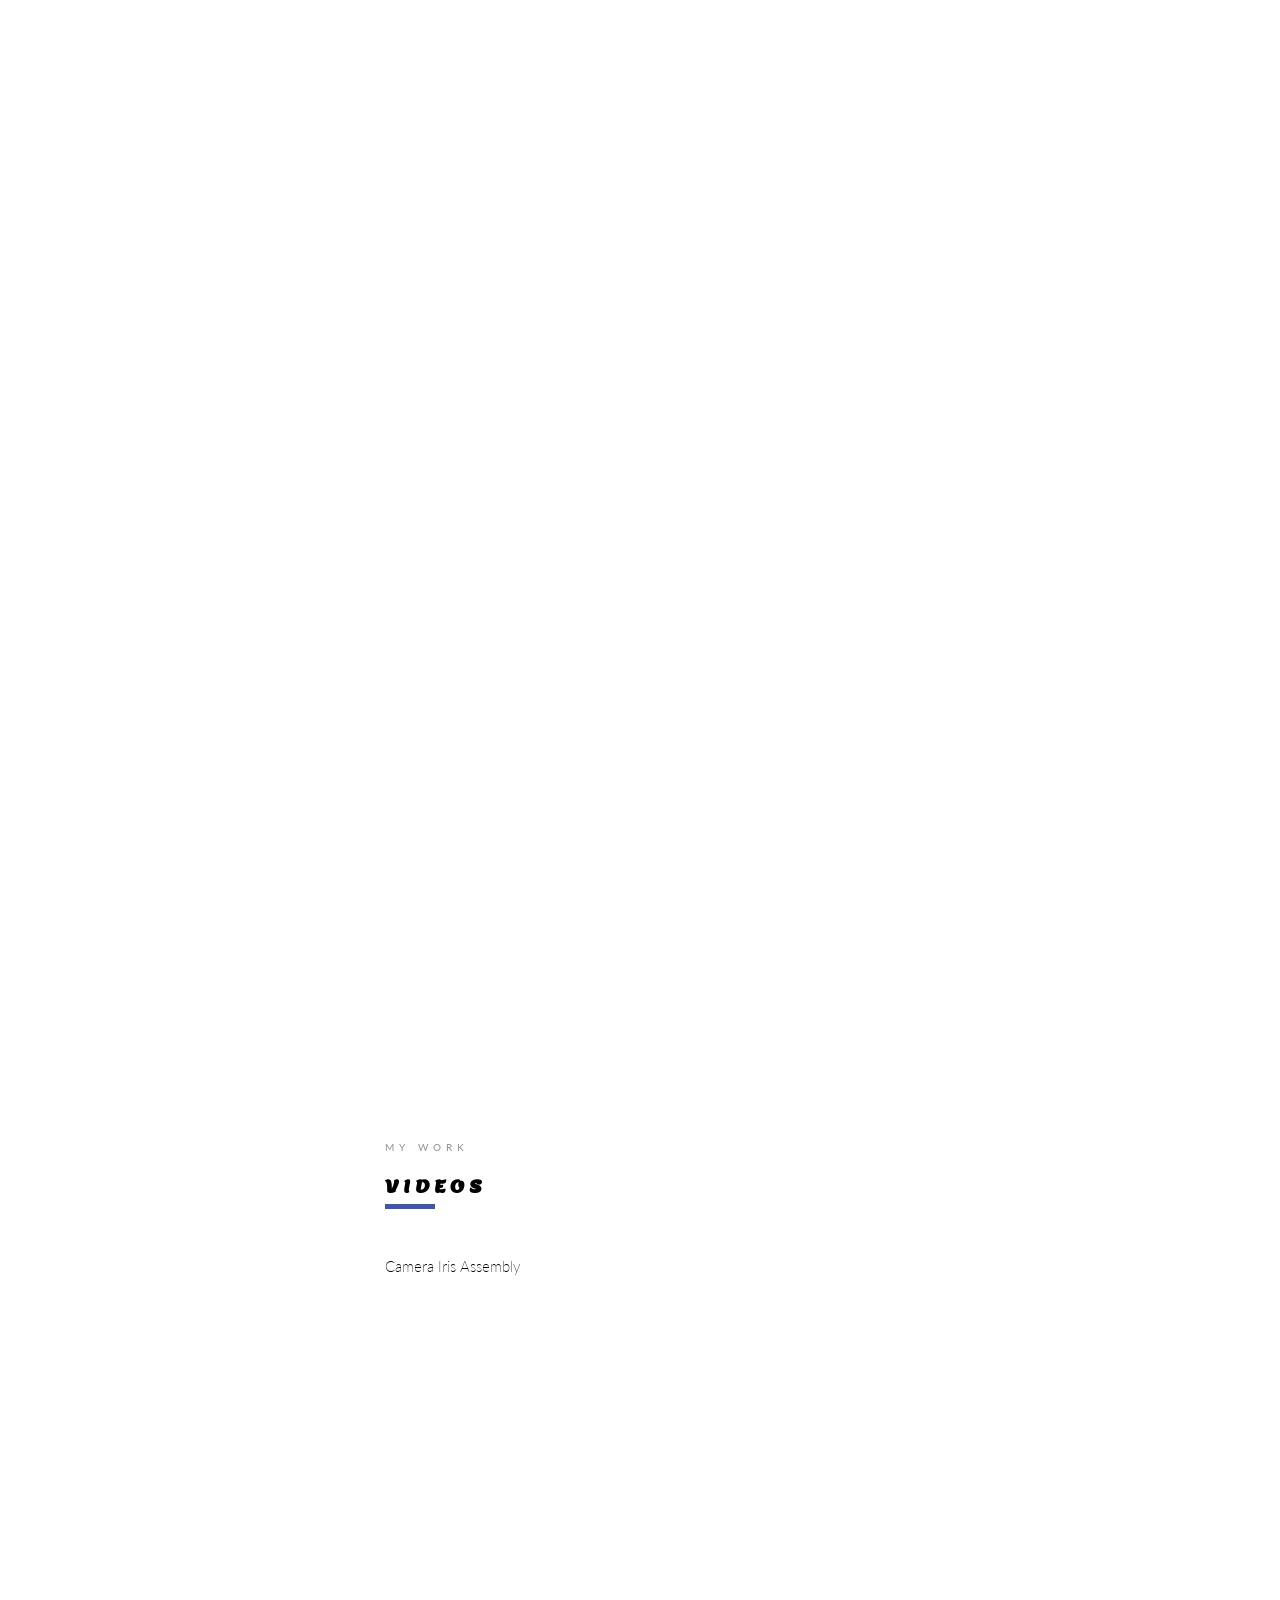
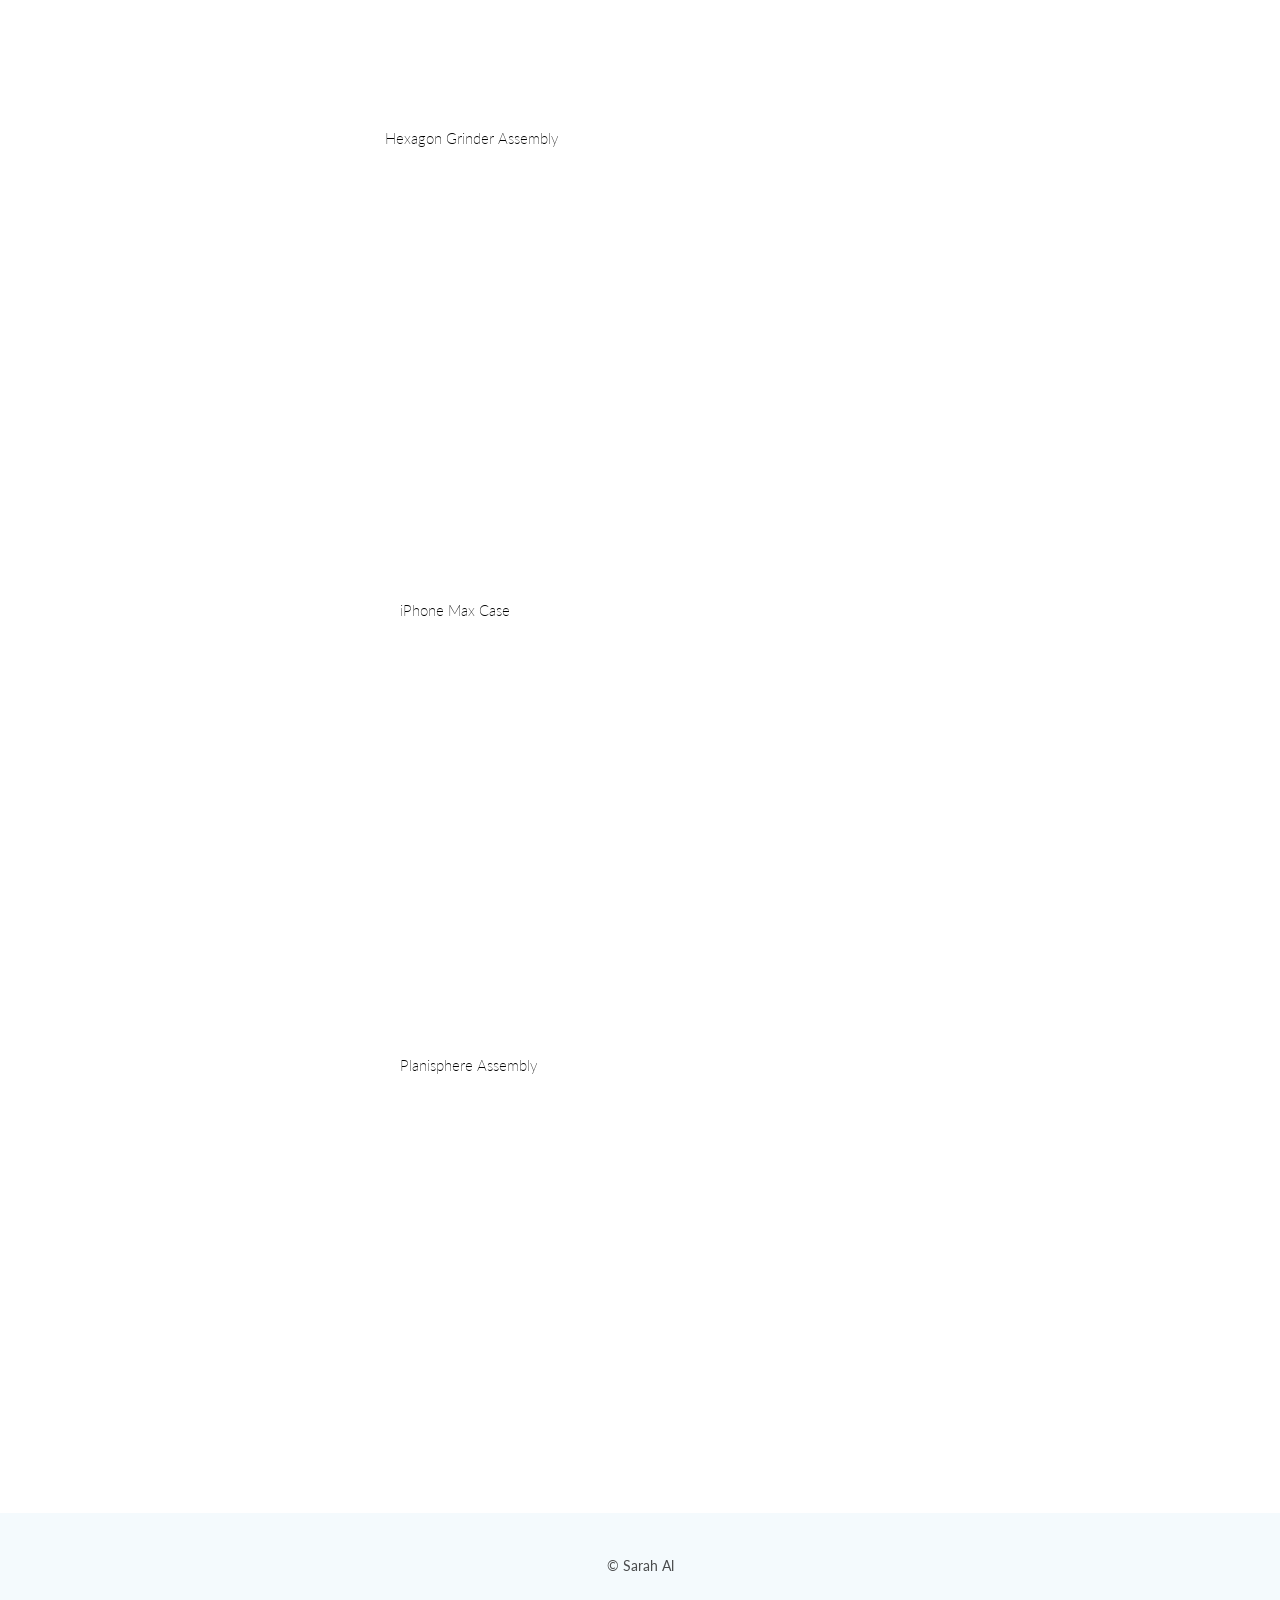
==== commit 920d8fac: "second commit" ====
--- a/index.html
+++ b/index.html
@@ -127,7 +127,7 @@
 							</div>
 							<div class="col-md-6 isotope-item solidworks">
 								<div class="animate-box" data-animate-effect="fadeInRight">
-									<div class="project" style="background-image: url(images/solidworks/Hex_grinder_assembly.JPG);">
+									<div class="project" style="background-image: url(images/solidworks/Hex_grinder_assembly.jpg);">
 										<div class="desc">
 											<div class="con">
 												<h3 class="img-heading">Solidworks</h3>
@@ -139,7 +139,7 @@
 							</div>
 							<div class="col-md-6 isotope-item solidworks">
 								<div class="animate-box" data-animate-effect="fadeInTop">
-									<div class="project" style="background-image: url(images/solidworks/iPhoneMaxCase.JPG);">
+									<div class="project" style="background-image: url(images/solidworks/iPhoneMaxCase.jpg);">
 										<div class="desc">
 											<div class="con">
 												<h3 class="img-heading">Solidworks</h3>
@@ -151,7 +151,7 @@
 							</div>
 							<div class="col-md-6 isotope-item solidworks">
 								<div class="animate-box" data-animate-effect="fadeInBottom">
-									<div class="project" style="background-image: url(images/solidworks/LegoHouse.JPG);">
+									<div class="project" style="background-image: url(images/solidworks/LegoHouse.jpg);">
 										<div class="desc">
 											<div class="con">
 												<h3 class="img-heading">Solidworks</h3>
@@ -163,7 +163,7 @@
 							</div>
 							<div class="col-md-6 isotope-item solidworks">
 								<div class="animate-box" data-animate-effect="fadeInLeft">
-									<div class="project" style="background-image: url(images/solidworks/Loft_Ysplitter.JPG);">
+									<div class="project" style="background-image: url(images/solidworks/Loft_Ysplitter.jpg);">
 										<div class="desc">
 											<div class="con">
 												<h3 class="img-heading">Solidworks</h3>
@@ -175,7 +175,7 @@
 							</div>
 							<div class="col-md-6 isotope-item solidworks">
 								<div class="animate-box" data-animate-effect="fadeInRight">
-									<div class="project" style="background-image: url(images/solidworks/PlanisphereAssem.JPG);">
+									<div class="project" style="background-image: url(images/solidworks/PlanisphereAssem.jpg);">
 										<div class="desc">
 											<div class="con">
 												<h3 class="img-heading">Soliworks</h3>
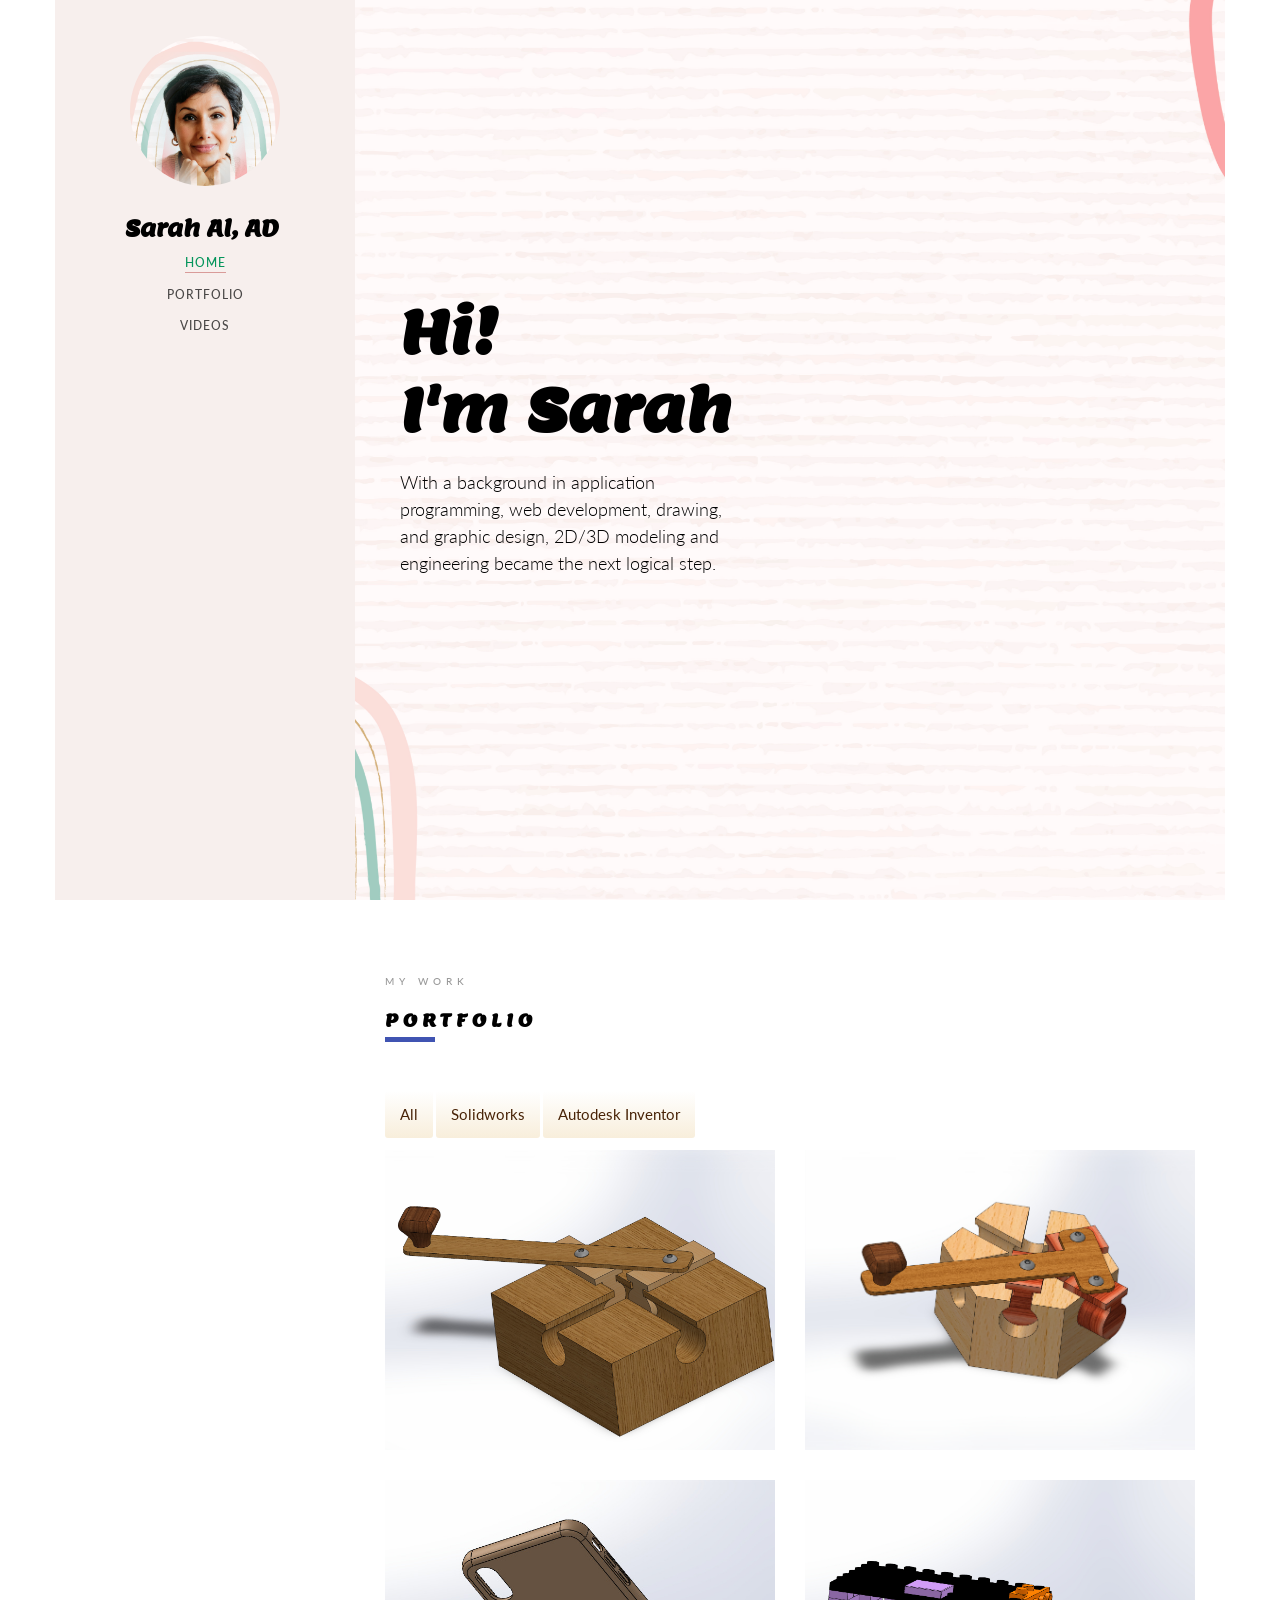
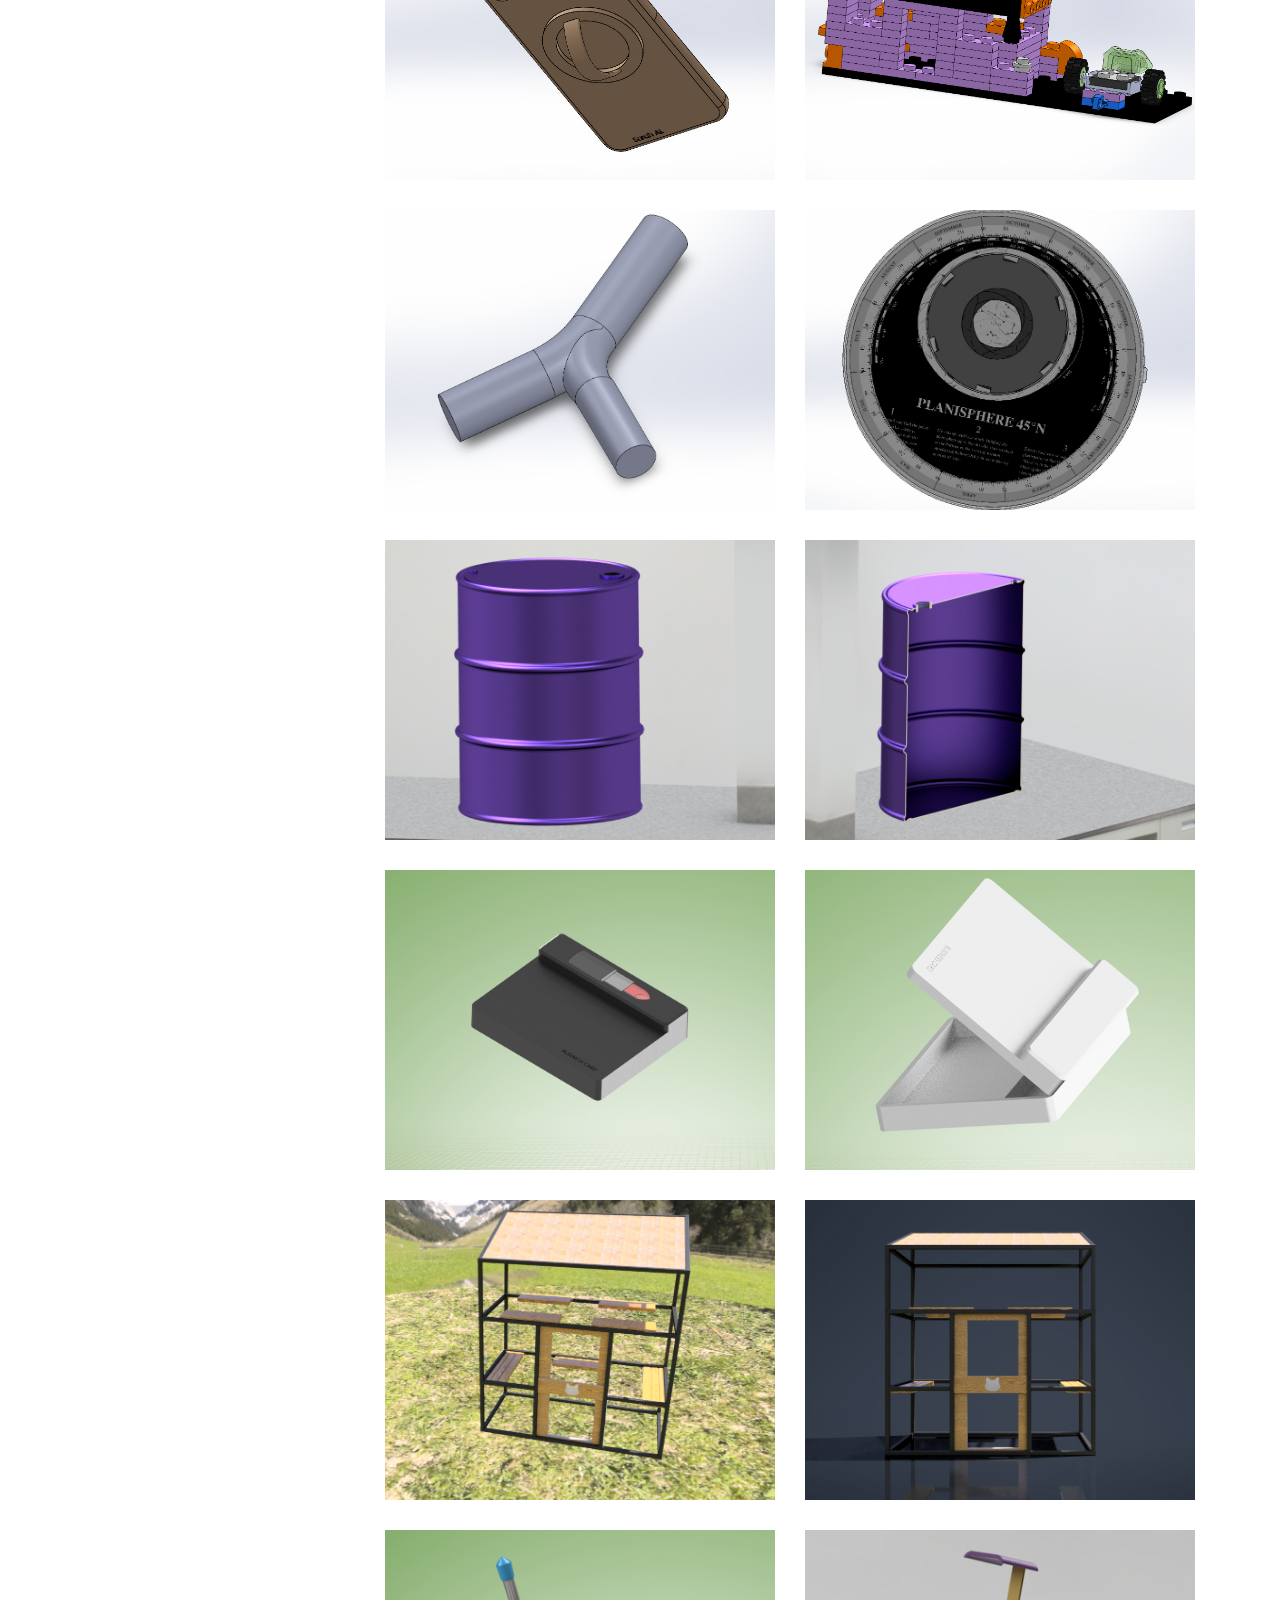
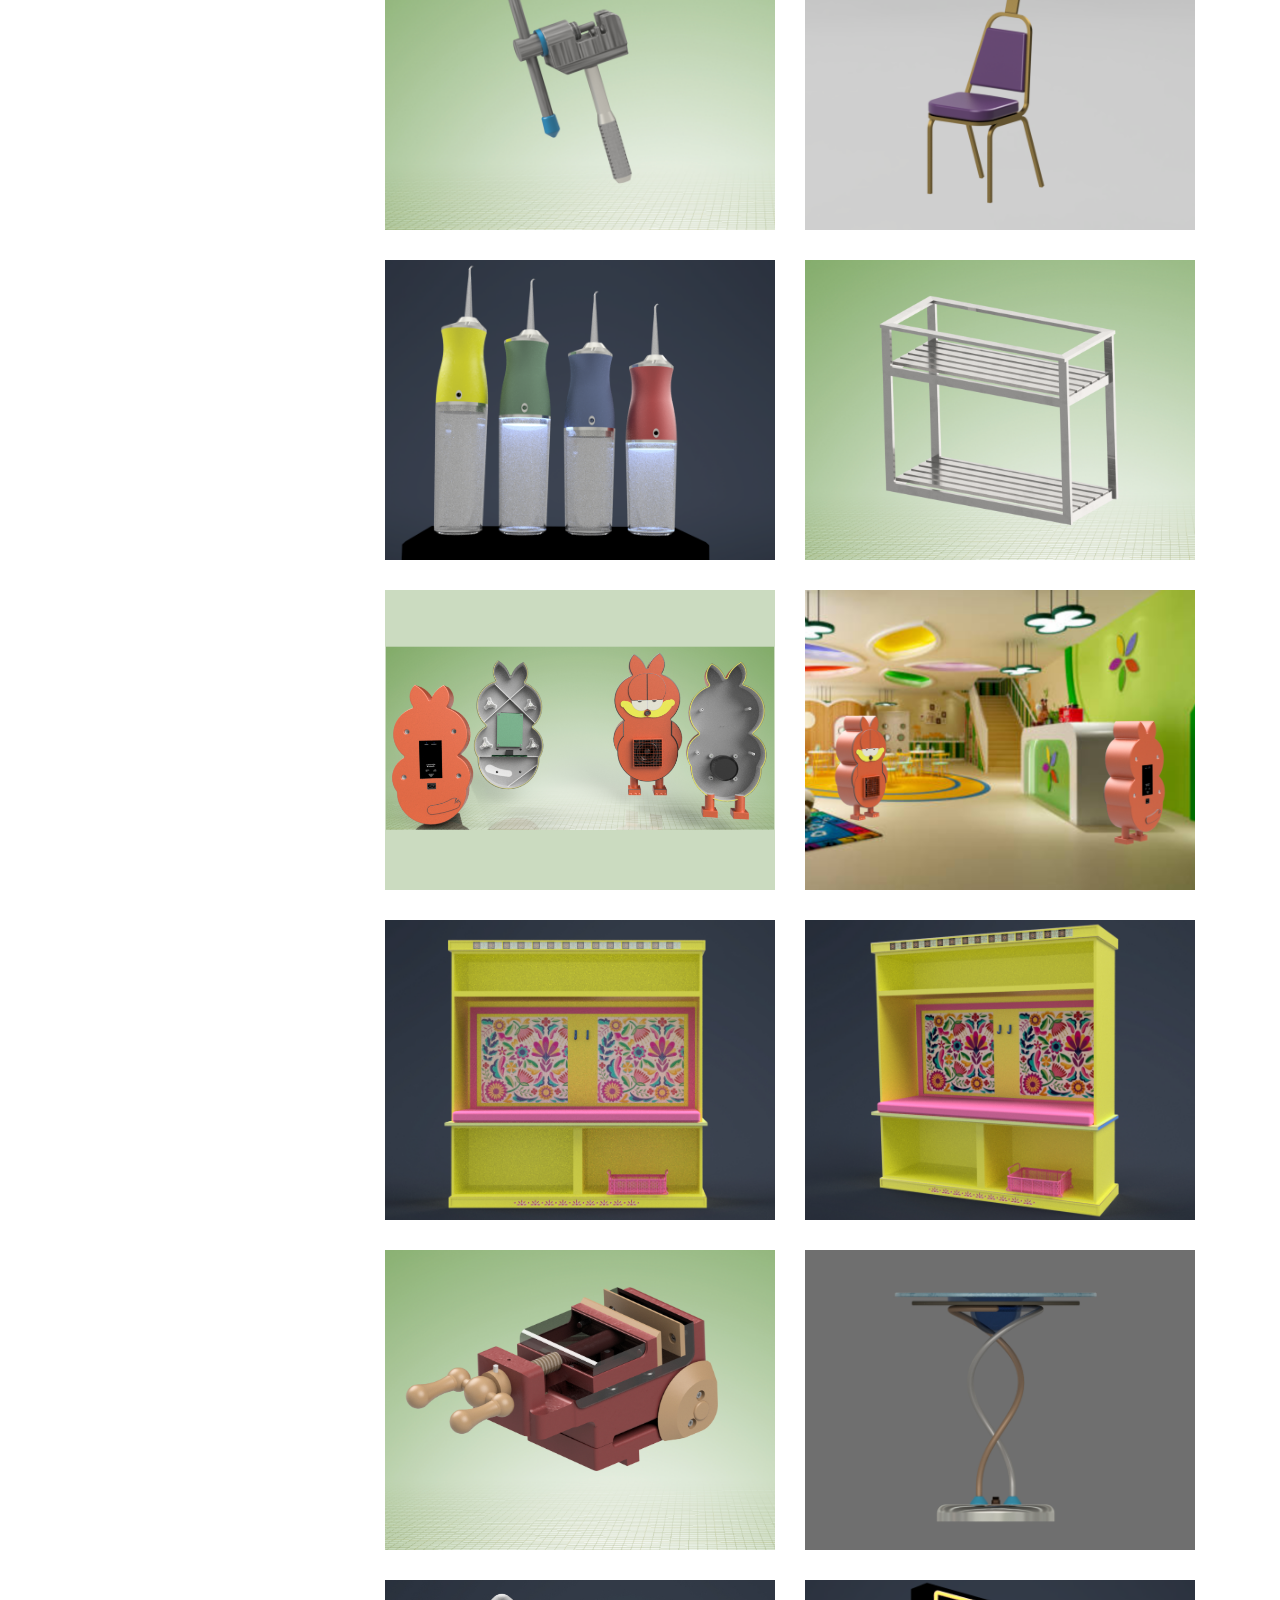
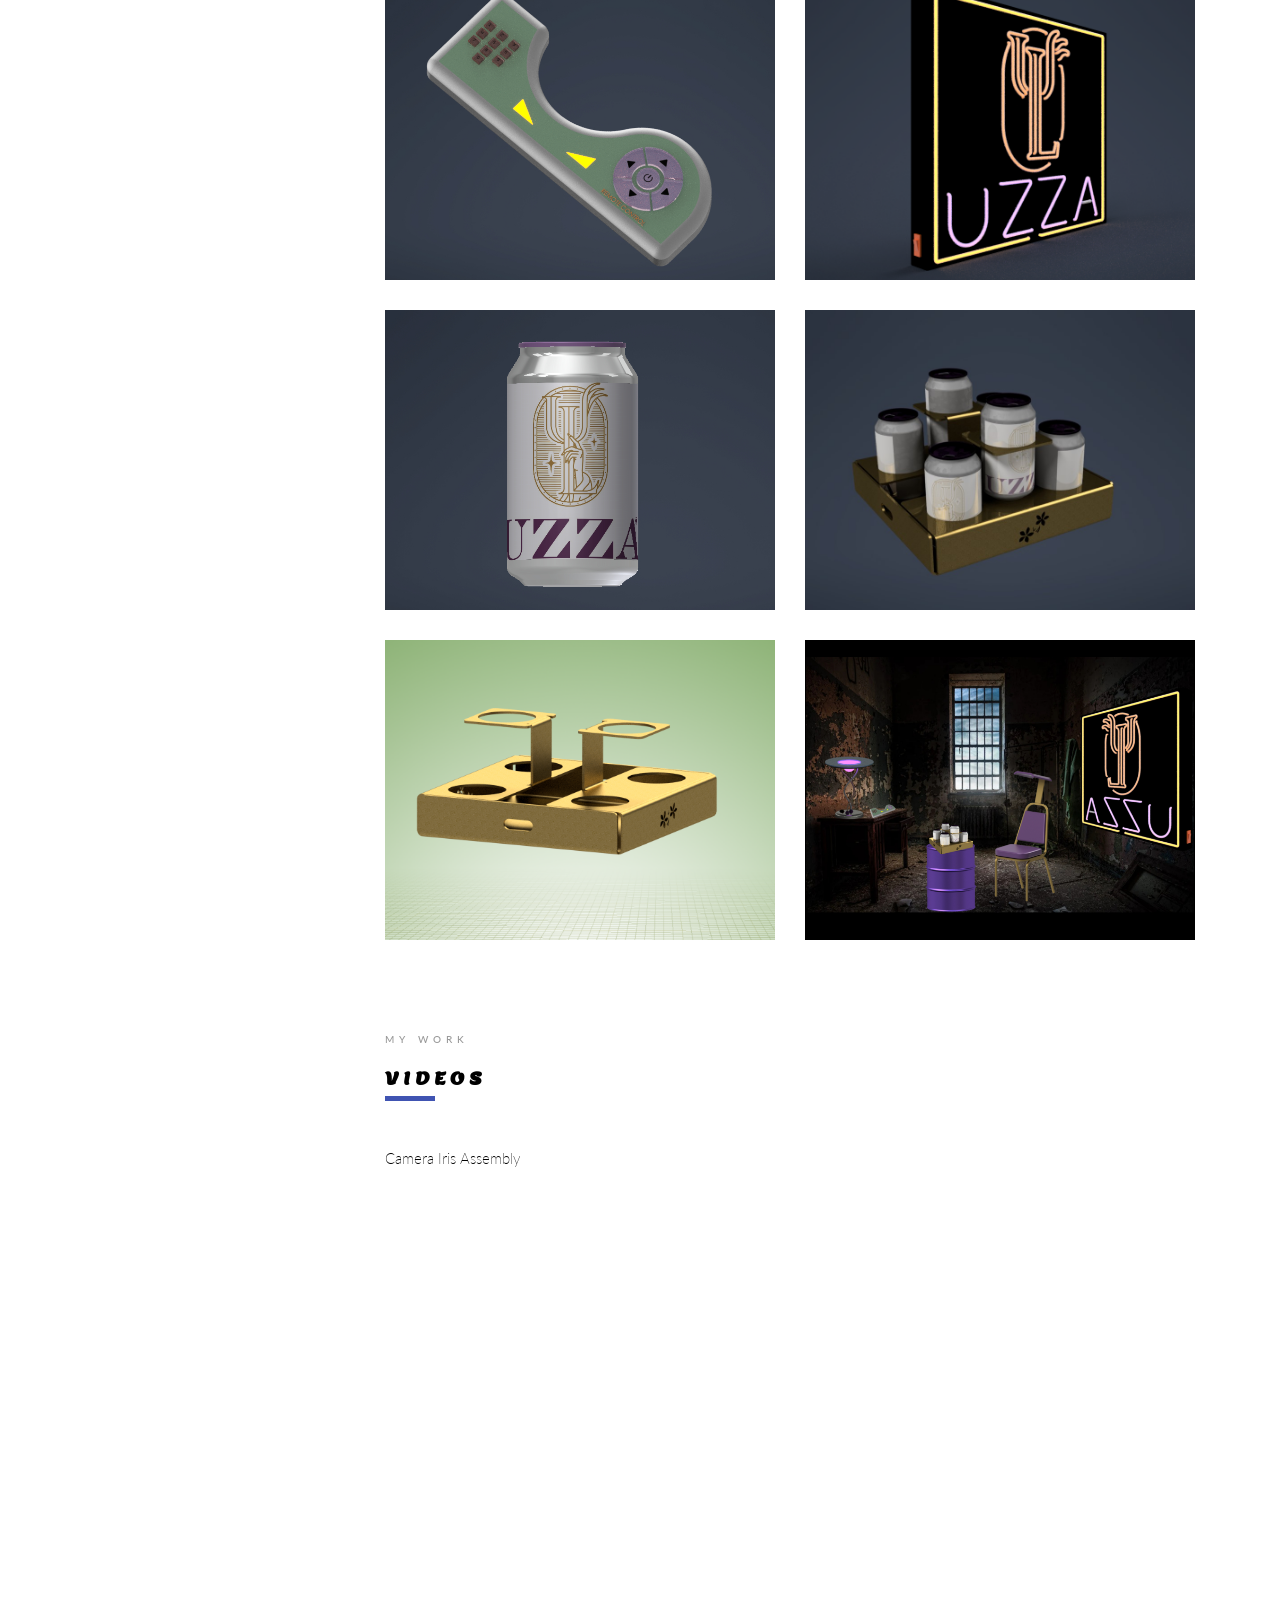
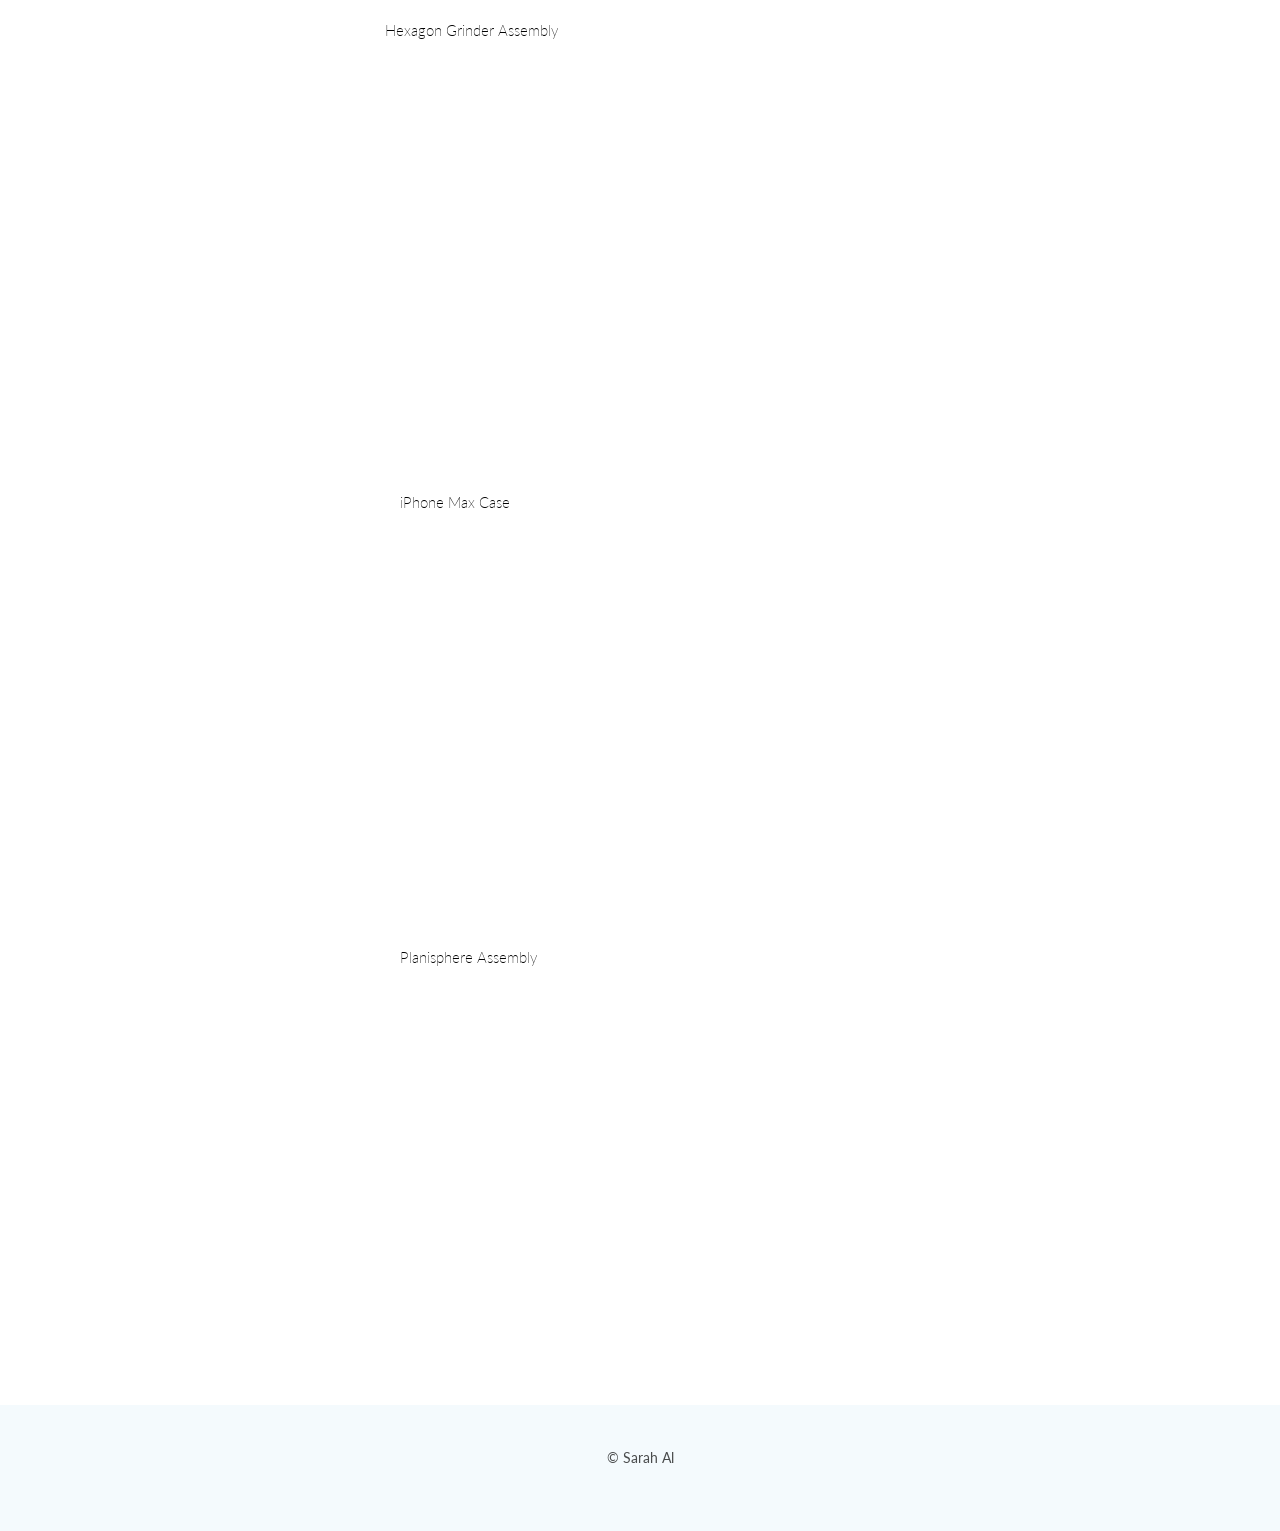
==== commit c7d8d6f5: "fixed responsiveness issues" ====
--- a/index.html
+++ b/index.html
@@ -98,9 +98,9 @@
 				<section class="portfolio-work" data-section="work">
 					<div class="portfolio-narrow-content">
 						<div class="row">
-							<div class="work-text col-md-6 col-md-offset-3 col-md-pull-3 animate-box" data-animate-effect="fadeInLeft">
+							<div class="work-text col-md-6 col-md-offset-3 col-md-pull-3">
 								<span class="heading-meta">My Work</span>
-								<h2 class="portfolio-heading animate-box">Portfolio</h2>
+								<h2 class="portfolio-heading">Portfolio</h2>
 							</div>
 						</div>
 						<!-- filter menue -->
@@ -113,8 +113,8 @@
 						</div>
 						<!-- Portfolio Collection -->
 						<div class="row isotope-container">
-							<div class="col-md-6 isotope-item solidworks">
-								<div class="animate-box" data-animate-effect="fadeInLeft">
+							<div class="col-lg-6 col-md-6 col-sm-12 col-xs-12 isotope-item solidworks">
+								<div class="" >
 									<div class="project" style="background-image: url(images/solidworks/Grinder.jpg);">
 										<div class="desc">
 											<div class="con">
@@ -125,8 +125,8 @@
 									</div>
 								</div>
 							</div>
-							<div class="col-md-6 isotope-item solidworks">
-								<div class="animate-box" data-animate-effect="fadeInRight">
+							<div class="col-lg-6 col-md-6 col-sm-12 col-xs-12 isotope-item solidworks">
+								<div class="" >
 									<div class="project" style="background-image: url(images/solidworks/Hex_grinder_assembly.jpg);">
 										<div class="desc">
 											<div class="con">
@@ -137,8 +137,8 @@
 									</div>
 								</div>
 							</div>
-							<div class="col-md-6 isotope-item solidworks">
-								<div class="animate-box" data-animate-effect="fadeInTop">
+							<div class="col-lg-6 col-md-6 col-sm-12 col-xs-12 isotope-item solidworks">
+								<div class="" >
 									<div class="project" style="background-image: url(images/solidworks/iPhoneMaxCase.jpg);">
 										<div class="desc">
 											<div class="con">
@@ -149,8 +149,8 @@
 									</div>
 								</div>
 							</div>
-							<div class="col-md-6 isotope-item solidworks">
-								<div class="animate-box" data-animate-effect="fadeInBottom">
+							<div class="col-lg-6 col-md-6 col-sm-12 col-xs-12 isotope-item solidworks">
+								<div class="" >
 									<div class="project" style="background-image: url(images/solidworks/LegoHouse.jpg);">
 										<div class="desc">
 											<div class="con">
@@ -161,8 +161,8 @@
 									</div>
 								</div>
 							</div>
-							<div class="col-md-6 isotope-item solidworks">
-								<div class="animate-box" data-animate-effect="fadeInLeft">
+							<div class="col-lg-6 col-md-6 col-sm-12 col-xs-12 isotope-item solidworks">
+								<div class="" >
 									<div class="project" style="background-image: url(images/solidworks/Loft_Ysplitter.jpg);">
 										<div class="desc">
 											<div class="con">
@@ -173,8 +173,8 @@
 									</div>
 								</div>
 							</div>
-							<div class="col-md-6 isotope-item solidworks">
-								<div class="animate-box" data-animate-effect="fadeInRight">
+							<div class="col-lg-6 col-md-6 col-sm-12 col-xs-12 isotope-item solidworks">
+								<div class="" >
 									<div class="project" style="background-image: url(images/solidworks/PlanisphereAssem.jpg);">
 										<div class="desc">
 											<div class="con">
@@ -185,8 +185,8 @@
 									</div>
 								</div>
 							</div>
-							<div class="col-md-6 isotope-item inventor">
-								<div class="animate-box" data-animate-effect="fadeInTop">
+							<div class="col-lg-6 col-md-6 col-sm-12 col-xs-12 isotope-item inventor">
+								<div class="" >
 									<div class="project" style="background-image: url(images/ad_inventor/Barrel_HolesSketch.png);">
 										<div class="desc">
 											<div class="con">
@@ -197,8 +197,8 @@
 									</div>
 								</div>
 							</div>
-							<div class="col-md-6 isotope-item inventor">
-								<div class="animate-box" data-animate-effect="fadeInBottom">
+							<div class="col-lg-6 col-md-6 col-sm-12 col-xs-12 isotope-item inventor">
+								<div class="" >
 									<div class="project" style="background-image: url(images/ad_inventor/Barrel_SectionView.png);">
 										<div class="desc">
 											<div class="con">
@@ -209,8 +209,8 @@
 									</div>
 								</div>
 							</div>
-							<div class="col-md-6 isotope-item inventor">
-								<div class="animate-box" ata-animate-effect="fadeInLeft">
+							<div class="col-lg-6 col-md-6 col-sm-12 col-xs-12 isotope-item inventor">
+								<div class="" >
 									<div class="project" style="background-image: url(images/ad_inventor/BusinessCardHolder.jpg);">
 										<div class="desc">
 											<div class="con">
@@ -221,8 +221,8 @@
 									</div>
 								</div>
 							</div>
-							<div class="col-md-6 isotope-item inventor">
-								<div class="animate-box" data-animate-effect="fadeInRight">
+							<div class="col-lg-6 col-md-6 col-sm-12 col-xs-12 isotope-item inventor">
+								<div class="" >
 									<div class="project" style="background-image: url(images/ad_inventor/BusinessCardHolder2.jpg);">
 										<div class="desc">
 											<div class="con">
@@ -233,8 +233,8 @@
 									</div>
 								</div>
 							</div>
-							<div class="col-md-6 isotope-item inventor">
-								<div class="animate-box" data-animate-effect="fadeInTop">
+							<div class="col-lg-6 col-md-6 col-sm-12 col-xs-12 isotope-item inventor">
+								<div class="" >
 									<div class="project" style="background-image: url(images/ad_inventor/Catio_Assembly.jpg);">
 										<div class="desc">
 											<div class="con">
@@ -245,8 +245,8 @@
 									</div>
 								</div>
 							</div>
-							<div class="col-md-6 isotope-item inventor">
-								<div class="animate-box" data-animate-effect="fadeInBottom">
+							<div class="col-lg-6 col-md-6 col-sm-12 col-xs-12 isotope-item inventor">
+								<div class="" >
 									<div class="project" style="background-image: url(images/ad_inventor/Catio_Assembly1.jpg);">
 										<div class="desc">
 											<div class="con">
@@ -257,8 +257,8 @@
 									</div>
 								</div>
 							</div>
-							<div class="col-md-6 isotope-item inventor">
-								<div class="animate-box" data-animate-effect="fadeInLeft">
+							<div class="col-lg-6 col-md-6 col-sm-12 col-xs-12 isotope-item inventor">
+								<div class="" >
 									<div class="project" style="background-image: url(images/ad_inventor/ChainBreakerAssembly.jpg);">
 										<div class="desc">
 											<div class="con">
@@ -269,8 +269,8 @@
 									</div>
 								</div>
 							</div>
-							<div class="col-md-6 isotope-item inventor">
-								<div class="animate-box" data-animate-effect="fadeInRight">
+							<div class="col-lg-6 col-md-6 col-sm-12 col-xs-12 isotope-item inventor">
+								<div class="" >
 									<div class="project" style="background-image: url(images/ad_inventor/ChairAssembly.png);">
 										<div class="desc">
 											<div class="con">
@@ -281,8 +281,8 @@
 									</div>
 								</div>
 							</div>
-							<div class="col-md-6 isotope-item inventor">
-								<div class="animate-box" data-animate-effect="fadeInTop">
+							<div class="col-lg-6 col-md-6 col-sm-12 col-xs-12 isotope-item inventor">
+								<div class="" >
 									<div class="project" style="background-image: url(images/ad_inventor/DentalWaterFlossers.png);">
 										<div class="desc">
 											<div class="con">
@@ -293,8 +293,8 @@
 									</div>
 								</div>
 							</div>
-							<div class="col-md-6 isotope-item inventor">
-								<div class="animate-box" data-animate-effect="fadeInBottom">
+							<div class="col-lg-6 col-md-6 col-sm-12 col-xs-12 isotope-item inventor">
+								<div class="" >
 									<div class="project" style="background-image: url(images/ad_inventor/Mini_Shelf.jpg);">
 										<div class="desc">
 											<div class="con">
@@ -305,8 +305,8 @@
 									</div>
 								</div>
 							</div>
-							<div class="col-md-6 isotope-item inventor">
-								<div class="animate-box" data-animate-effect="fadeInLeft">
+							<div class="col-lg-6 col-md-6 col-sm-12 col-xs-12 isotope-item inventor">
+								<div class="" >
 									<div class="project" style="background-image: url(images/ad_inventor/GarfieldSpeakerAssembly.jpg);">
 										<div class="desc">
 											<div class="con">
@@ -317,8 +317,8 @@
 									</div>
 								</div>
 							</div>
-							<div class="col-md-6 isotope-item inventor">
-								<div class="animate-box" data-animate-effect="fadeInRight">
+							<div class="col-lg-6 col-md-6 col-sm-12 col-xs-12 isotope-item inventor">
+								<div class="" >
 									<div class="project" style="background-image: url(images/ad_inventor/Garfield4.jpg);">
 										<div class="desc">
 											<div class="con">
@@ -329,8 +329,8 @@
 									</div>
 								</div>
 							</div>
-							<div class="col-md-6 isotope-item inventor">
-								<div class="animate-box" data-animate-effect="fadeInTop">
+							<div class="col-lg-6 col-md-6 col-sm-12 col-xs-12 isotope-item inventor">
+								<div class="" >
 									<div class="project" style="background-image: url(images/ad_inventor/HallTree_Assembly1.jpg);">
 										<div class="desc">
 											<div class="con">
@@ -341,8 +341,8 @@
 									</div>
 								</div>
 							</div>
-							<div class="col-md-6 isotope-item inventor">
-								<div class="animate-box" data-animate-effect="fadeInBottom">
+							<div class="col-lg-6 col-md-6 col-sm-12 col-xs-12 isotope-item inventor">
+								<div class="" >
 									<div class="project" style="background-image: url(images/ad_inventor/HallTree_Assembly2.jpg);">
 										<div class="desc">
 											<div class="con">
@@ -353,8 +353,8 @@
 									</div>
 								</div>
 							</div>
-							<div class="col-md-6 isotope-item inventor">
-								<div class="animate-box" data-animate-effect="fadeInLeft">
+							<div class="col-lg-6 col-md-6 col-sm-12 col-xs-12 isotope-item inventor">
+								<div class="" >
 									<div class="project" style="background-image: url(images/ad_inventor/GrinderVise_Assembly.jpg);">
 										<div class="desc">
 											<div class="con">
@@ -365,8 +365,8 @@
 									</div>
 								</div>
 							</div>
-							<div class="col-md-6 isotope-item inventor">
-								<div class="animate-box" data-animate-effect="fadeInRight">
+							<div class="col-lg-6 col-md-6 col-sm-12 col-xs-12 isotope-item inventor">
+								<div class="" >
 									<div class="project" style="background-image: url(images/ad_inventor/LampAssembly.jpg);">
 										<div class="desc">
 											<div class="con">
@@ -377,8 +377,8 @@
 									</div>
 								</div>
 							</div>
-							<div class="col-md-6 isotope-item inventor">
-								<div class="animate-box" data-animate-effect="fadeInTop">
+							<div class="col-lg-6 col-md-6 col-sm-12 col-xs-12 isotope-item inventor">
+								<div class="" >
 									<div class="project" style="background-image: url(images/ad_inventor/RemoteControl.jpg);">
 										<div class="desc">
 											<div class="con">
@@ -389,8 +389,8 @@
 									</div>
 								</div>
 							</div>
-							<div class="col-md-6 isotope-item inventor">
-								<div class="animate-box" data-animate-effect="fadeInTop">
+							<div class="col-lg-6 col-md-6 col-sm-12 col-xs-12 isotope-item inventor">
+								<div class="" >
 									<div class="project" style="background-image: url(images/ad_inventor/Neon_Sign_Assembly.png);">
 										<div class="desc">
 											<div class="con">
@@ -401,8 +401,8 @@
 									</div>
 								</div>
 							</div>
-							<div class="col-md-6 isotope-item inventor">
-								<div class="animate-box" data-animate-effect="fadeInLeft">
+							<div class="col-lg-6 col-md-6 col-sm-12 col-xs-12 isotope-item inventor">
+								<div class="" >
 									<div class="project" style="background-image: url(images/ad_inventor/PopCan.jpg);">
 										<div class="desc">
 											<div class="con">
@@ -413,8 +413,8 @@
 									</div>
 								</div>
 							</div>
-							<div class="col-md-6 isotope-item inventor">
-								<div class="animate-box" data-animate-effect="fadeInLeft">
+							<div class="col-lg-6 col-md-6 col-sm-12 col-xs-12 isotope-item inventor">
+								<div class="" >
 									<div class="project" style="background-image: url(images/ad_inventor/SixPackSodaCan_Assembly_RayTracing1.jpeg);">
 										<div class="desc">
 											<div class="con">
@@ -425,8 +425,8 @@
 									</div>
 								</div>
 							</div>
-							<div class="col-md-6 isotope-item inventor">
-								<div class="animate-box" data-animate-effect="fadeInTop">
+							<div class="col-lg-6 col-md-6 col-sm-12 col-xs-12 isotope-item inventor">
+								<div class="" >
 									<div class="project" style="background-image: url(images/ad_inventor/SixPackSodaCan.png);">
 										<div class="desc">
 											<div class="con">
@@ -437,8 +437,8 @@
 									</div>
 								</div>
 							</div>
-							<div class="col-md-6 isotope-item inventor">
-								<div class="animate-box" data-animate-effect="fadeInBottom">
+							<div class="col-lg-6 col-md-6 col-sm-12 col-xs-12 isotope-item inventor">
+								<div class="" >
 									<div class="project" style="background-image: url(images/ad_inventor/OldRoomWithUZZAstuff1.jpg);">
 										<div class="desc">
 											<div class="con">
--- a/css/style.css
+++ b/css/style.css
@@ -234,7 +234,7 @@
   /*background: #fff url(../images/loader.gif) no-repeat center center;*/
   width: 100%;
   float: left;
-  margin-bottom: 10em;
+  margin-bottom: 5em;
   clear: both; }
   #portfolio-hero .flexslider {
     border: none;
@@ -373,7 +373,7 @@
 
 .portfolio-work{
   padding-top: 1em;
-  padding-bottom: 9em;
+  padding-bottom: 5em;
   clear: both;
   width: 100%;
   display: block; }
@@ -441,7 +441,7 @@
   width: 100%;
   display: block;
   margin-bottom: 30px; }
-  .project .desc {
+.project .desc {
     position: absolute;
     top: 0;
     bottom: 0;
@@ -452,12 +452,12 @@
     -webkit-transition: 0.3s;
     -o-transition: 0.3s;
     transition: 0.3s; }
-    .project .desc .con {
+.project .desc .con {
       padding: 20px;
       display: block;
       position: relative;
       height: 300px; }
-    .project .desc h3 {
+.project .desc h3 {
       font-family: "Lato", Arial, sans-serif;
       font-size: 16px;
       font-weight: 500;
@@ -472,9 +472,9 @@
       -webkit-transform: translate3d(0, -15px, 0);
       transform: translate3d(0, -15px, 0);
       margin-bottom: 15px; }
-      .project .desc h3 a {
+.project .desc h3 a {
         color: #fff; }
-    .project .desc span {
+.project .desc span {
       display: block;
       color: rgba(255, 255, 255, 0.7);
       font-size: 13px;
@@ -486,26 +486,31 @@
       transition: transform 0.3s, opacity 0.3s, -webkit-transform 0.3s;
       -webkit-transform: translate3d(0, 15px, 0);
       transform: translate3d(0, 15px, 0); }
-      .project .desc span a {
+.project .desc span a {
         color: #000; }
-    @media screen and (max-width: 768px) {
-      .project .desc {
+@media screen and (max-width: 768px) {
+    .project .desc {
         opacity: 1;
-        background: rgba(0, 0, 0, 0.4); }
-        .project .desc h3 {
+        /*background: rgba(0, 0, 0, 0.4); */
+          background: #7cb8a0;
+          opacity: 0;
+          -webkit-transition: 0.3s;
+          -o-transition: 0.3s;
+          transition: 0.3s;}
+    .project .desc h3 {
           font-style: 28px;
           -webkit-transform: translate3d(0, 0, 0);
           transform: translate3d(0, 0, 0);
           color: #000; }
-        .project .desc span {
+    .project .desc span {
           -webkit-transform: translate3d(0, 0, 0);
           transform: translate3d(0, 0, 0); } }
-  .project:hover .desc {
+.project:hover .desc {
     opacity: 1; }
-    .project:hover .desc h3 {
+.project:hover .desc h3 {
       -webkit-transform: translate3d(0, 0, 0);
       transform: translate3d(0, 0, 0); }
-    .project:hover .desc span {
+.project:hover .desc span {
       -webkit-transform: translate3d(0, 0, 0);
       transform: translate3d(0, 0, 0); }
 
@@ -620,7 +625,7 @@
 
 .btn-outline {
   background: none;
-  border: 2px solid gray;
+  border: 1px solid gray;
   font-size: 16px;
   -webkit-transition: 0.3s;
   -o-transition: 0.3s;
@@ -798,7 +803,7 @@
 }
 
 .button:focus {
-  box-shadow: rgba(72, 35, 7, .46) 0 0 0 4px, -6px 8px 10px rgba(81,41,10,0.1), 0px 2px 2px rgba(81,41,10,0.2);
+  box-shadow: rgba(72, 35, 7, .46) 0 0 0 1px, -6px 8px 10px rgba(81,41,10,0.1), 0px 2px 2px rgba(81,41,10,0.2);
 }
 
 /* =======================================================
